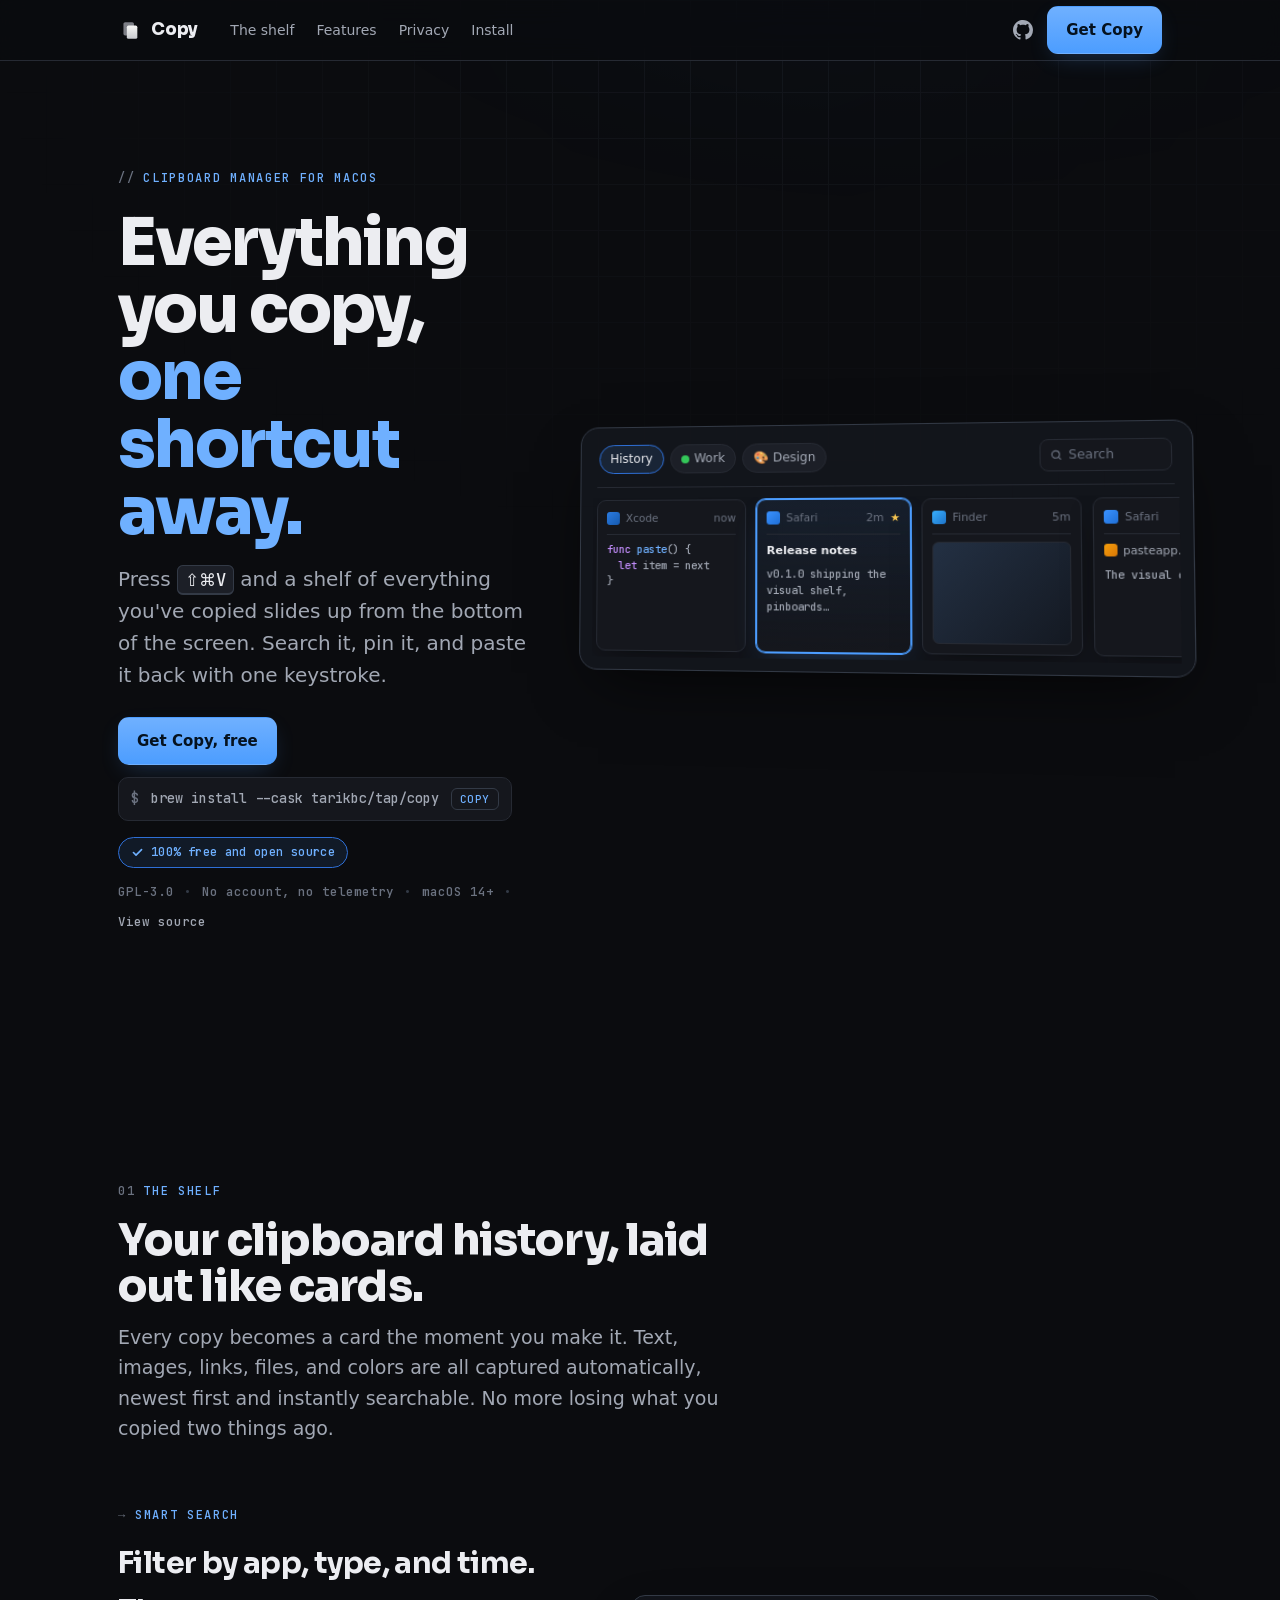
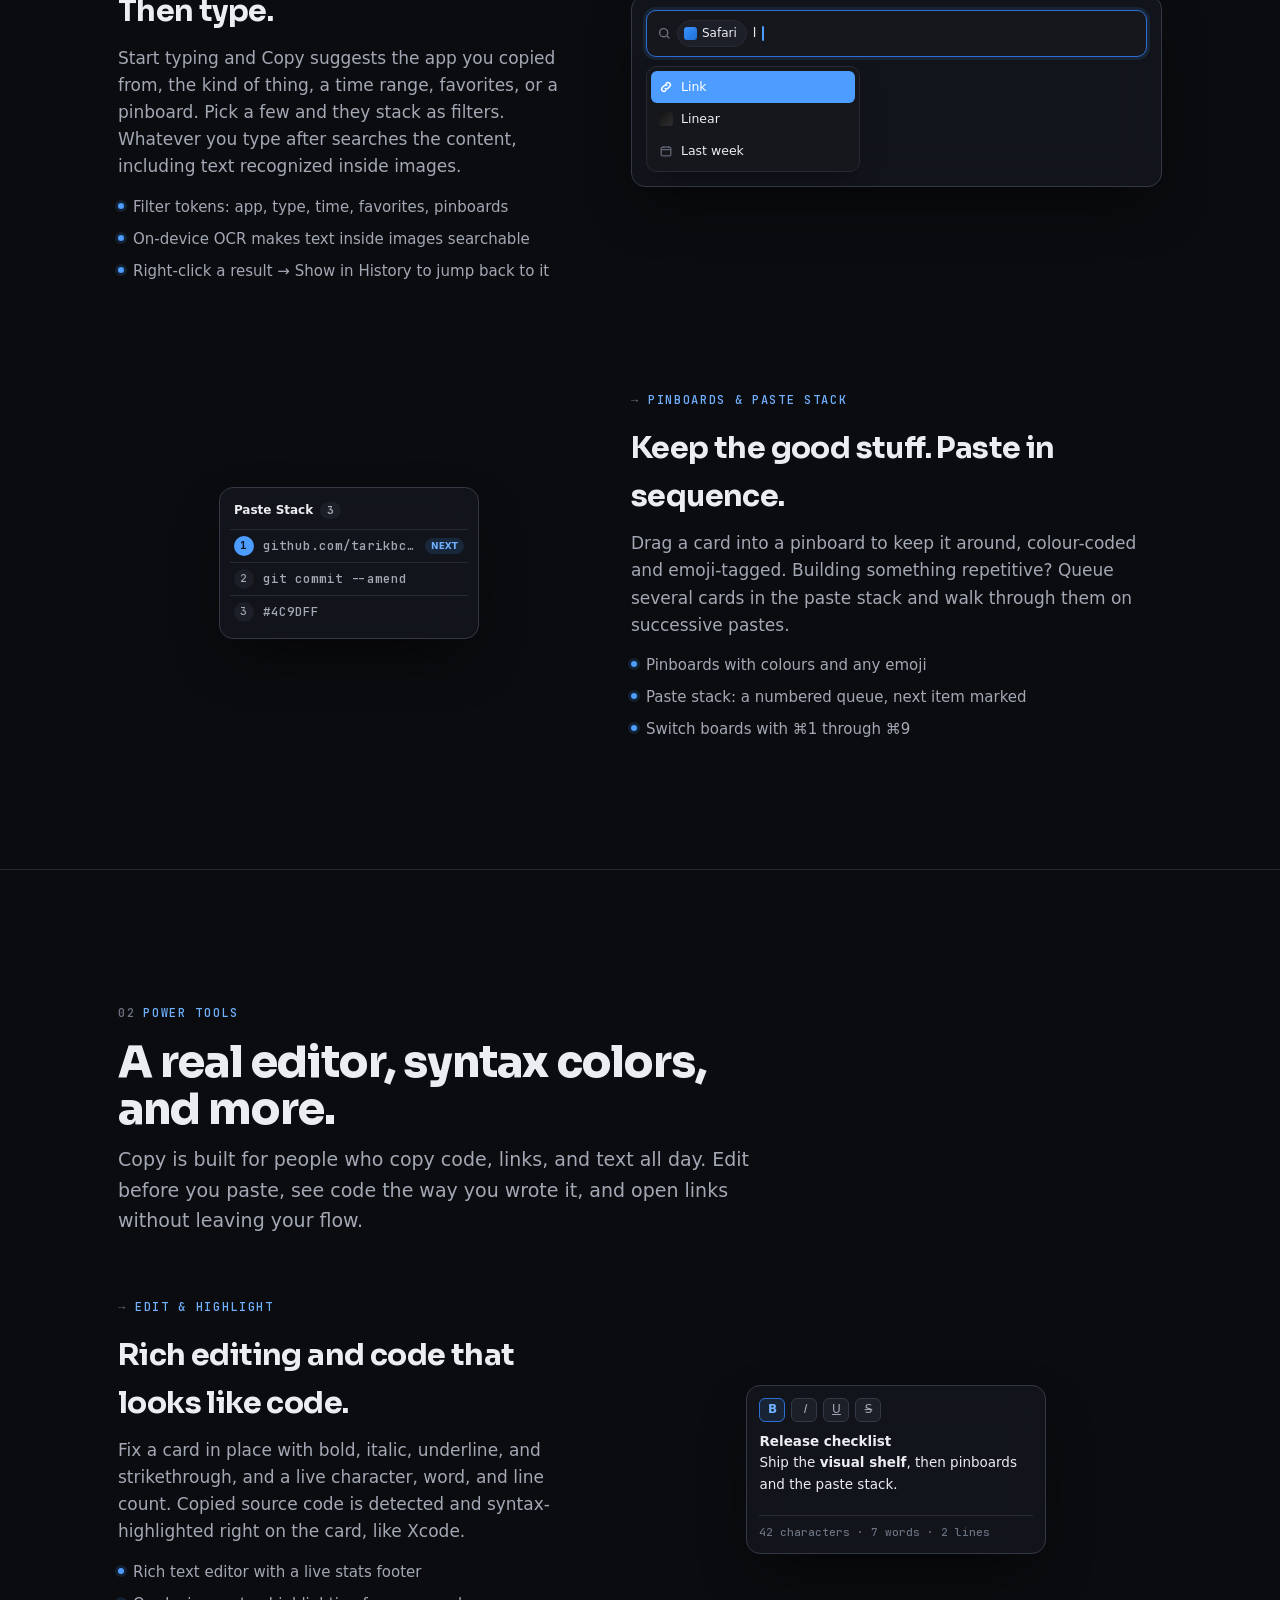
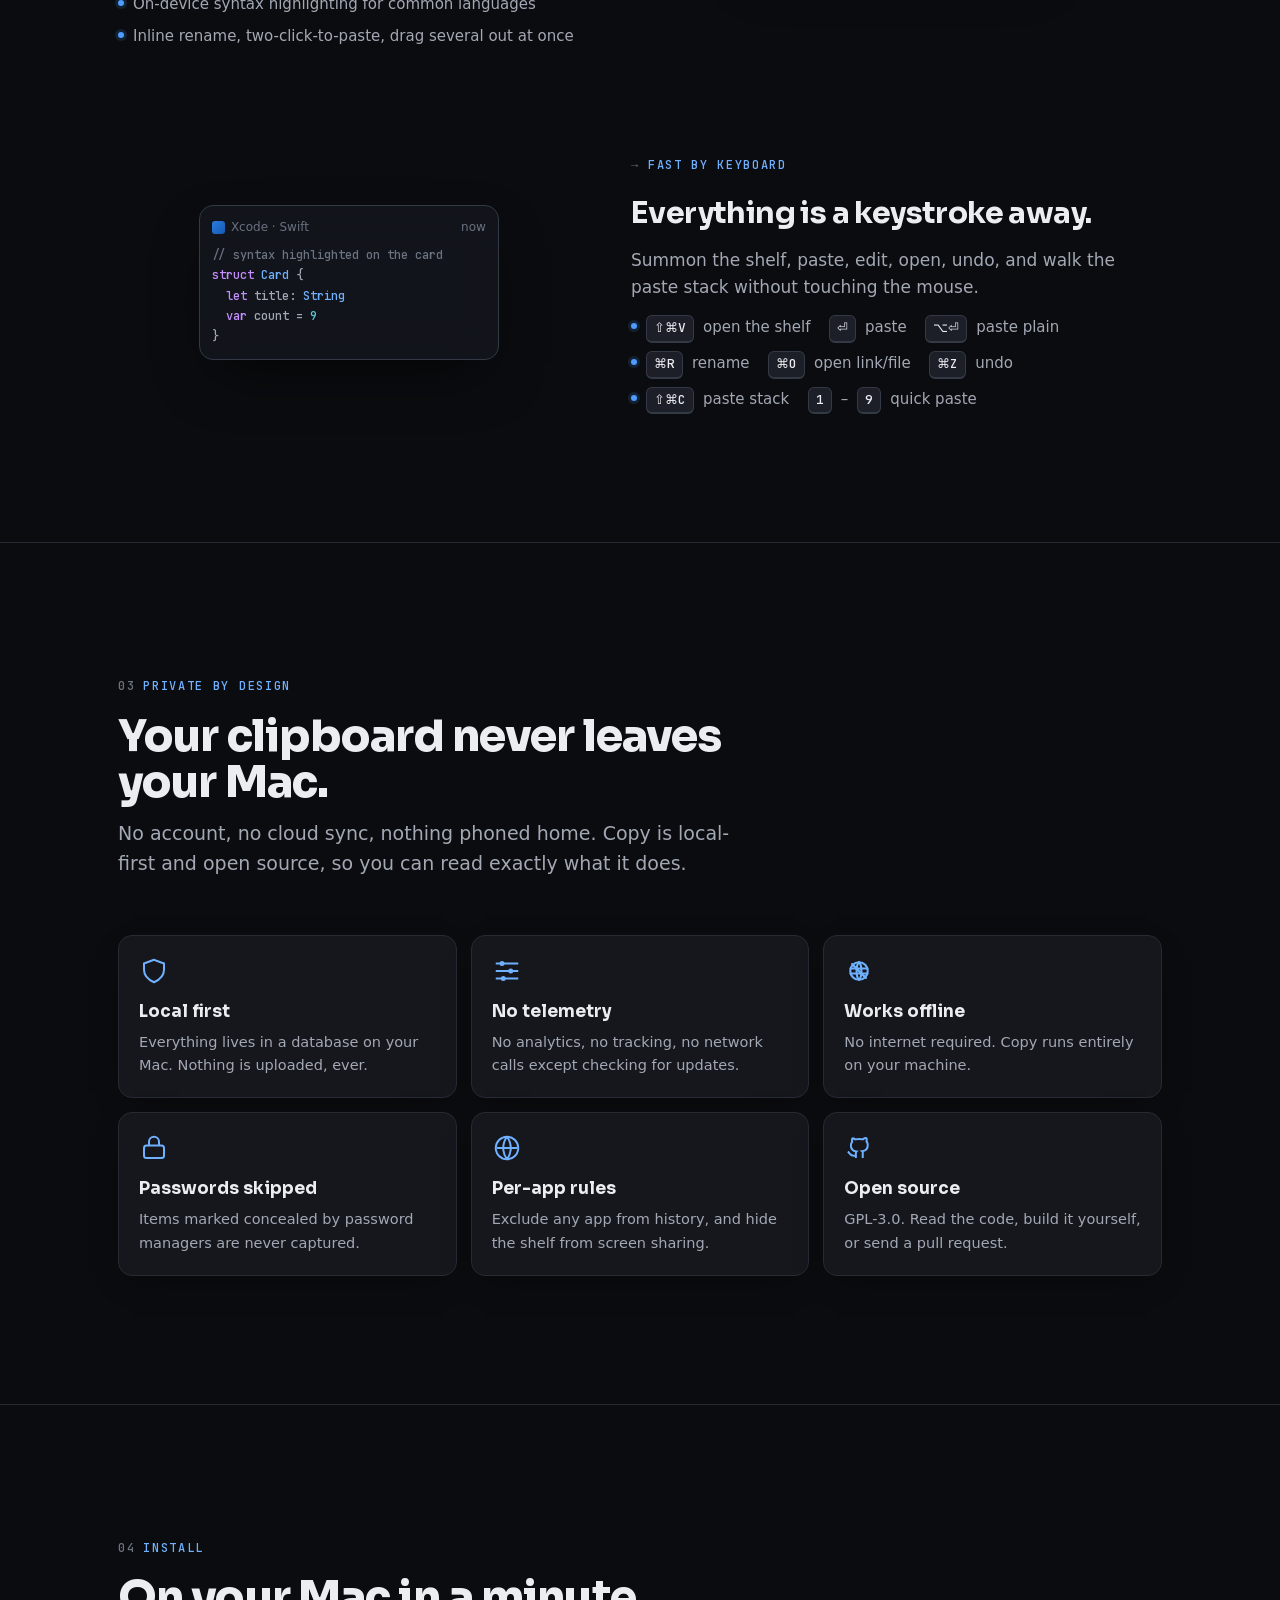
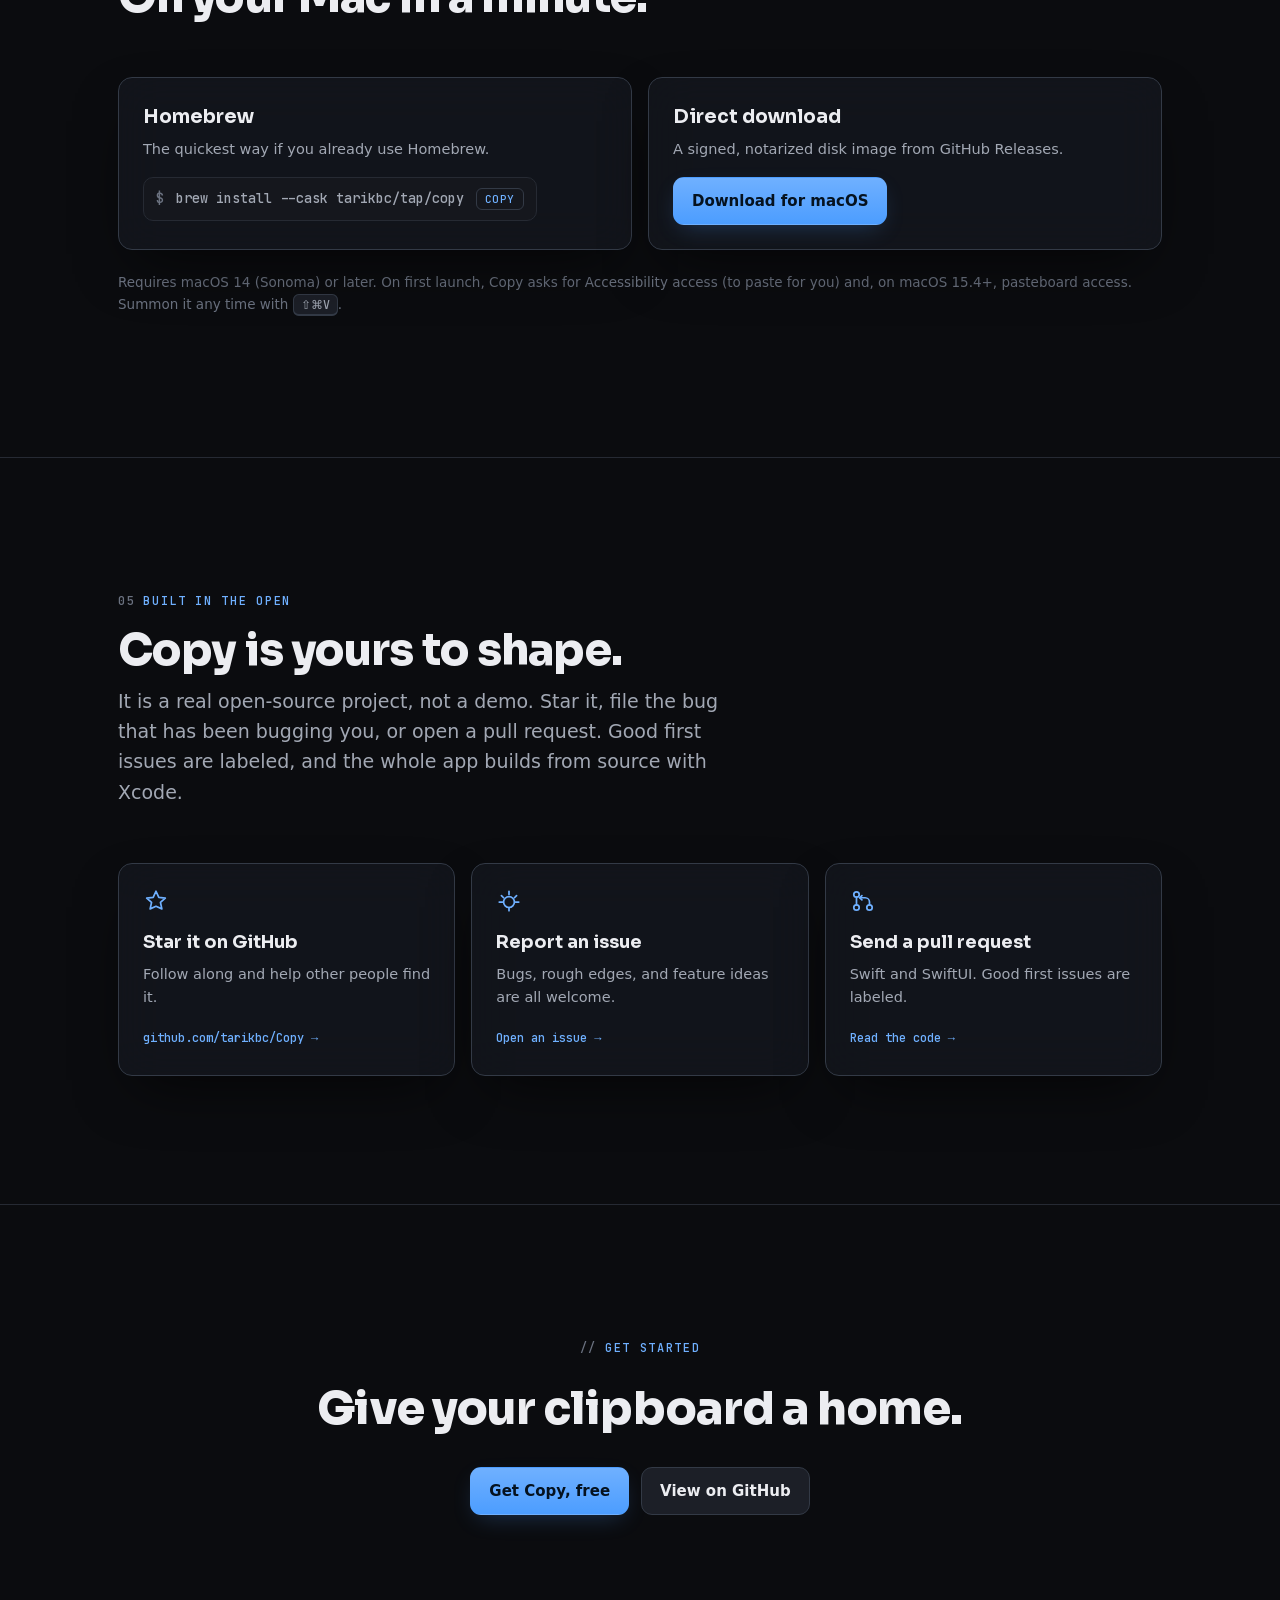
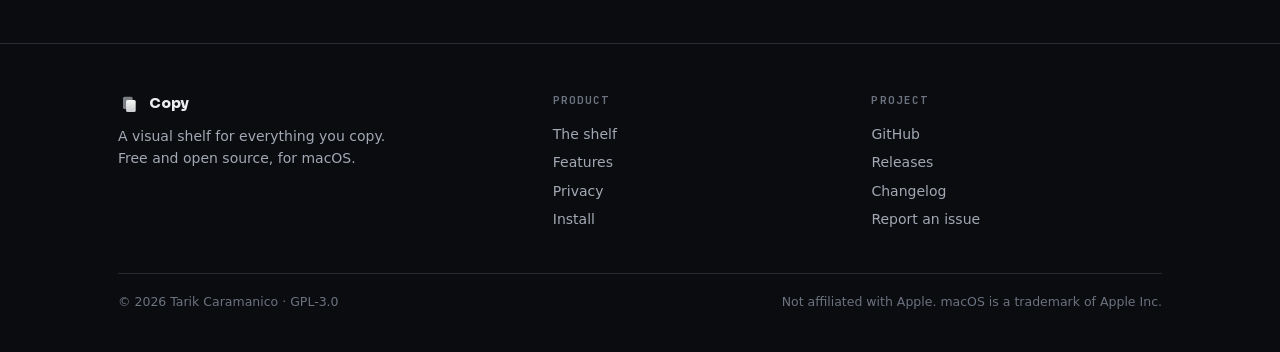
==== docs/index.html @ 6b42490c "docs: smart-search feature on the landing page (Phase 5) Rewrite the shelf section's search feature " ====
<!doctype html>
<html lang="en">
<head>
  <meta charset="utf-8">
  <meta name="viewport" content="width=device-width, initial-scale=1">
  <title>Copy: a visual clipboard for macOS</title>
  <meta name="description" content="Copy is a free, open-source clipboard manager for macOS. Press Shift-Command-V and a shelf of everything you've copied slides up, ready to search, pin, and paste. Local-first, no account, no telemetry.">
  <meta name="theme-color" content="#0B0C0F">
  <link rel="icon" href="assets/img/favicon.svg" type="image/svg+xml">
  <link rel="icon" href="assets/img/favicon-32.png" sizes="32x32">
  <link rel="apple-touch-icon" href="assets/img/apple-touch-icon.png">
  <link rel="preload" href="assets/fonts/sora-800.woff2" as="font" type="font/woff2" crossorigin>
  <link rel="preload" href="assets/fonts/jetbrainsmono-500.woff2" as="font" type="font/woff2" crossorigin>
  <link rel="stylesheet" href="assets/css/style.css">
  <meta property="og:type" content="website">
  <meta property="og:title" content="Copy: a visual clipboard for macOS">
  <meta property="og:description" content="Everything you copy, one shortcut away. A free, open-source clipboard shelf for macOS.">
  <meta property="og:url" content="https://tarikbc.github.io/Copy/">
  <meta property="og:image" content="https://tarikbc.github.io/Copy/assets/img/og-image.jpg">
  <meta name="twitter:card" content="summary_large_image">
</head>
<body>

  <!-- Header -->
  <header class="site-header">
    <div class="wrap">
      <a class="brand" href="#top">
        <img class="mark" src="assets/img/logo-mark-dark.svg" alt="">
        Copy
      </a>
      <nav class="nav">
        <a href="#shelf">The shelf</a>
        <a href="#power">Features</a>
        <a href="#privacy">Privacy</a>
        <a href="#install">Install</a>
      </nav>
      <div class="header-cta">
        <a class="gh" href="https://github.com/tarikbc/Copy" aria-label="Copy on GitHub" title="GitHub">
          <svg width="20" height="20" viewBox="0 0 16 16" fill="currentColor" aria-hidden="true"><path d="M8 0C3.58 0 0 3.58 0 8c0 3.54 2.29 6.53 5.47 7.59.4.07.55-.17.55-.38 0-.19-.01-.82-.01-1.49-2.01.37-2.53-.49-2.69-.94-.09-.23-.48-.94-.82-1.13-.28-.15-.68-.52-.01-.53.63-.01 1.08.58 1.23.82.72 1.21 1.87.87 2.33.66.07-.52.28-.87.51-1.07-1.78-.2-3.64-.89-3.64-3.95 0-.87.31-1.59.82-2.15-.08-.2-.36-1.02.08-2.12 0 0 .67-.21 2.2.82.64-.18 1.32-.27 2-.27.68 0 1.36.09 2 .27 1.53-1.04 2.2-.82 2.2-.82.44 1.1.16 1.92.08 2.12.51.56.82 1.27.82 2.15 0 3.07-1.87 3.75-3.65 3.95.29.25.54.73.54 1.48 0 1.07-.01 1.93-.01 2.2 0 .21.15.46.55.38A8.01 8.01 0 0 0 16 8c0-4.42-3.58-8-8-8Z"/></svg>
        </a>
        <a class="btn btn-primary" href="https://github.com/tarikbc/Copy/releases/download/v0.1.2/Copy-0.1.2.dmg" data-dmg-download>Get Copy</a>
      </div>
    </div>
  </header>

  <!-- Hero -->
  <main id="top">
  <section class="hero">
    <div class="wrap">
      <div class="hero-copy">
        <span class="eyebrow"><span class="num">//</span> Clipboard manager for macOS</span>
        <h1>Everything you copy,<br><span class="accent">one shortcut away.</span></h1>
        <p class="lead">Press <span class="kbd">⇧⌘V</span> and a shelf of everything you've copied slides up from the bottom of the screen. Search it, pin it, and paste it back with one keystroke.</p>
        <div class="hero-actions">
          <a class="btn btn-primary" href="https://github.com/tarikbc/Copy/releases/download/v0.1.2/Copy-0.1.2.dmg" data-dmg-download>Get Copy, free</a>
          <div class="cmd"><span class="dollar">$</span> brew install --cask tarikbc/tap/copy <button data-copy="brew install --cask tarikbc/tap/copy">Copy</button></div>
        </div>
        <div class="free-pill">
          <svg viewBox="0 0 16 16" fill="none" stroke="currentColor" stroke-width="2" stroke-linecap="round" stroke-linejoin="round" aria-hidden="true"><path d="m3 8 3.2 3.2L13 4.5"/></svg>
          100% free and open source
        </div>
        <div class="hero-meta">
          <span>GPL-3.0</span><span class="dot">&bull;</span>
          <span>No account, no telemetry</span><span class="dot">&bull;</span>
          <span>macOS 14+</span><span class="dot">&bull;</span>
          <a href="https://github.com/tarikbc/Copy">View source</a>
        </div>
      </div>

      <div class="hero-visual">
        <div class="scene" data-tilt>
          <div class="shelf" role="img" aria-label="The Copy shelf: pinboard tabs, a search field, and a row of clipboard cards, one selected.">
            <div class="shelf-top">
              <div class="tabs">
                <span class="tab on">History</span>
                <span class="tab"><span class="swatch" style="background:#34c759"></span> Work</span>
                <span class="tab">🎨 Design</span>
              </div>
              <span class="search">
                <svg width="11" height="11" viewBox="0 0 16 16" fill="none" stroke="currentColor" stroke-width="1.6"><circle cx="7" cy="7" r="5"/><path d="m11 11 3 3"/></svg>
                Search
              </span>
            </div>
            <div class="shelf-rule"></div>
            <div class="cards">
              <div class="card">
                <div class="card-h"><span class="app xcode"></span> Xcode <span class="time">now</span></div>
                <div class="card-rule"></div>
                <div class="card-body"><span class="tok-key">func</span> <span class="tok-type">paste</span>() {<br>&nbsp;&nbsp;<span class="tok-key">let</span> item = next<br>}</div>
              </div>
              <div class="card sel">
                <div class="card-h"><span class="app safari"></span> Safari <span class="time">2m</span> <span class="star">★</span></div>
                <div class="card-rule"></div>
                <div class="card-title">Release notes</div>
                <div class="card-body">v0.1.0 shipping the<br>visual shelf, pinboards…</div>
              </div>
              <div class="card">
                <div class="card-h"><span class="app finder"></span> Finder <span class="time">5m</span></div>
                <div class="card-rule"></div>
                <div class="thumb"></div>
              </div>
              <div class="card">
                <div class="card-h"><span class="app safari"></span> Safari <span class="time">8m</span></div>
                <div class="card-rule"></div>
                <div class="link-row"><span class="fav"></span> pasteapp.io</div>
                <div class="card-body">The visual clipboard…</div>
              </div>
              <div class="card">
                <div class="card-h"><span class="app"></span> System <span class="time">12m</span></div>
                <div class="card-rule"></div>
                <div class="swatch-lg" style="background:#4C9DFF"></div>
                <div class="card-body">#4C9DFF</div>
              </div>
            </div>
          </div>
        </div>
      </div>
    </div>
  </section>

  <!-- The shelf -->
  <section class="section" id="shelf">
    <div class="wrap">
      <div class="section-head">
        <span class="eyebrow"><span class="num">01</span> The shelf</span>
        <h2>Your clipboard history, laid out like cards.</h2>
        <p>Every copy becomes a card the moment you make it. Text, images, links, files, and colors are all captured automatically, newest first and instantly searchable. No more losing what you copied two things ago.</p>
      </div>
      <div class="feature">
        <div class="feature-copy">
          <span class="eyebrow"><span class="num">→</span> Smart search</span>
          <h3>Filter by app, type, and time. Then type.</h3>
          <p>Start typing and Copy suggests the app you copied from, the kind of thing, a time range, favorites, or a pinboard. Pick a few and they stack as filters. Whatever you type after searches the content, including text recognized inside images.</p>
          <ul>
            <li>Filter tokens: app, type, time, favorites, pinboards</li>
            <li>On-device OCR makes text inside images searchable</li>
            <li>Right-click a result → Show in History to jump back to it</li>
          </ul>
        </div>
        <div class="feature-visual">
          <div class="glass-panel" style="padding:14px">
            <div class="token-field">
              <svg class="mag" width="13" height="13" viewBox="0 0 16 16" fill="none" stroke="currentColor" stroke-width="1.7"><circle cx="7" cy="7" r="5"/><path d="m11 11 3 3"/></svg>
              <span class="pill"><span class="ic safari"></span> Safari</span>
              <span class="typed">l</span><span class="caret"></span>
            </div>
            <div class="suggest">
              <div class="row on">
                <svg class="ic" width="14" height="14" viewBox="0 0 16 16" fill="none" stroke="currentColor" stroke-width="1.6"><path d="M6.5 9.5a2.6 2.6 0 0 0 3.7 0l2-2a2.6 2.6 0 0 0-3.7-3.7l-.7.7"/><path d="M9.5 6.5a2.6 2.6 0 0 0-3.7 0l-2 2a2.6 2.6 0 0 0 3.7 3.7l.7-.7"/></svg>
                Link
              </div>
              <div class="row"><span class="ic" style="background:linear-gradient(135deg,#111,#333)"></span> Linear</div>
              <div class="row"><svg class="ic" width="14" height="14" viewBox="0 0 16 16" fill="none" stroke="currentColor" stroke-width="1.5"><rect x="2.5" y="3.5" width="11" height="10" rx="1.5"/><path d="M2.5 6.5h11M5.5 2.5v2M10.5 2.5v2"/></svg> Last week</div>
            </div>
          </div>
        </div>
      </div>

      <div class="feature flip">
        <div class="feature-copy">
          <span class="eyebrow"><span class="num">→</span> Pinboards &amp; paste stack</span>
          <h3>Keep the good stuff. Paste in sequence.</h3>
          <p>Drag a card into a pinboard to keep it around, colour-coded and emoji-tagged. Building something repetitive? Queue several cards in the paste stack and walk through them on successive pastes.</p>
          <ul>
            <li>Pinboards with colours and any emoji</li>
            <li>Paste stack: a numbered queue, next item marked</li>
            <li>Switch boards with ⌘1 through ⌘9</li>
          </ul>
        </div>
        <div class="feature-visual" style="display:flex;justify-content:center">
          <div class="glass-panel stack">
            <div class="stack-h">Paste Stack <span class="count">3</span></div>
            <div class="stack-row next"><span class="n">1</span><span class="txt">github.com/tarikbc/Copy</span><span class="badge">Next</span></div>
            <div class="stack-row"><span class="n">2</span><span class="txt">git commit --amend</span></div>
            <div class="stack-row"><span class="n">3</span><span class="txt">#4C9DFF</span></div>
          </div>
        </div>
      </div>
    </div>
  </section>

  <!-- Power features -->
  <section class="section" id="power">
    <div class="wrap">
      <div class="section-head">
        <span class="eyebrow"><span class="num">02</span> Power tools</span>
        <h2>A real editor, syntax colors, and more.</h2>
        <p>Copy is built for people who copy code, links, and text all day. Edit before you paste, see code the way you wrote it, and open links without leaving your flow.</p>
      </div>
      <div class="feature">
        <div class="feature-copy">
          <span class="eyebrow"><span class="num">→</span> Edit &amp; highlight</span>
          <h3>Rich editing and code that looks like code.</h3>
          <p>Fix a card in place with bold, italic, underline, and strikethrough, and a live character, word, and line count. Copied source code is detected and syntax-highlighted right on the card, like Xcode.</p>
          <ul>
            <li>Rich text editor with a live stats footer</li>
            <li>On-device syntax highlighting for common languages</li>
            <li>Inline rename, two-click-to-paste, drag several out at once</li>
          </ul>
        </div>
        <div class="feature-visual" style="display:flex;justify-content:center">
          <div class="glass-panel editor">
            <div class="toolbar"><span class="on"><b>B</b></span><span><i>I</i></span><span><u>U</u></span><span><s>S</s></span></div>
            <div class="field"><b>Release checklist</b><br>Ship the <b>visual shelf</b>, then pinboards and the paste stack.</div>
            <div class="stats">42 characters &middot; 7 words &middot; 2 lines</div>
          </div>
        </div>
      </div>

      <div class="feature flip">
        <div class="feature-copy">
          <span class="eyebrow"><span class="num">→</span> Fast by keyboard</span>
          <h3>Everything is a keystroke away.</h3>
          <p>Summon the shelf, paste, edit, open, undo, and walk the paste stack without touching the mouse.</p>
          <ul>
            <li><span class="kbd">⇧⌘V</span> open the shelf &nbsp; <span class="kbd">⏎</span> paste &nbsp; <span class="kbd">⌥⏎</span> paste plain</li>
            <li><span class="kbd">⌘R</span> rename &nbsp; <span class="kbd">⌘O</span> open link/file &nbsp; <span class="kbd">⌘Z</span> undo</li>
            <li><span class="kbd">⇧⌘C</span> paste stack &nbsp; <span class="kbd">1</span>–<span class="kbd">9</span> quick paste</li>
          </ul>
        </div>
        <div class="feature-visual" style="display:flex;justify-content:center">
          <div class="glass-panel editor" style="width:300px">
            <div class="card-h" style="font-size:12px;margin-bottom:8px"><span class="app xcode"></span> Xcode &middot; Swift <span class="time">now</span></div>
            <div class="card-body" style="font-size:12px;line-height:1.7">
              <span class="tok-com">// syntax highlighted on the card</span><br>
              <span class="tok-key">struct</span> <span class="tok-type">Card</span> {<br>
              &nbsp;&nbsp;<span class="tok-key">let</span> title: <span class="tok-type">String</span><br>
              &nbsp;&nbsp;<span class="tok-key">var</span> count = <span class="tok-num">9</span><br>
              }
            </div>
          </div>
        </div>
      </div>
    </div>
  </section>

  <!-- Privacy -->
  <section class="section" id="privacy">
    <div class="wrap">
      <div class="section-head">
        <span class="eyebrow"><span class="num">03</span> Private by design</span>
        <h2>Your clipboard never leaves your Mac.</h2>
        <p>No account, no cloud sync, nothing phoned home. Copy is local-first and open source, so you can read exactly what it does.</p>
      </div>
      <div class="priv-grid">
        <div class="panel priv-card">
          <svg class="ic" viewBox="0 0 24 24" fill="none" stroke="currentColor" stroke-width="1.6"><path d="M12 3 4 6v5c0 5 3.5 8 8 10 4.5-2 8-5 8-10V6l-8-3Z"/></svg>
          <h4>Local first</h4><p>Everything lives in a database on your Mac. Nothing is uploaded, ever.</p>
        </div>
        <div class="panel priv-card">
          <svg class="ic" viewBox="0 0 24 24" fill="none" stroke="currentColor" stroke-width="1.6"><path d="M3 12h18M3 6h18M3 18h18"/><circle cx="8" cy="6" r="2" fill="currentColor" stroke="none"/><circle cx="15" cy="12" r="2" fill="currentColor" stroke="none"/><circle cx="9" cy="18" r="2" fill="currentColor" stroke="none"/></svg>
          <h4>No telemetry</h4><p>No analytics, no tracking, no network calls except checking for updates.</p>
        </div>
        <div class="panel priv-card">
          <svg class="ic" viewBox="0 0 24 24" fill="none" stroke="currentColor" stroke-width="1.7" stroke-linecap="round" stroke-linejoin="round"><circle cx="12" cy="12" r="7"/><path d="M5.2 10h13.6M5.2 14h13.6"/><path d="M12 5c2.6 2.3 2.6 11.7 0 14M12 5c-2.6 2.3-2.6 11.7 0 14"/><path d="m6.5 6.5 11 11"/></svg>
          <h4>Works offline</h4><p>No internet required. Copy runs entirely on your machine.</p>
        </div>
        <div class="panel priv-card">
          <svg class="ic" viewBox="0 0 24 24" fill="none" stroke="currentColor" stroke-width="1.6"><rect x="4" y="10" width="16" height="10" rx="2"/><path d="M8 10V7a4 4 0 0 1 8 0v3"/></svg>
          <h4>Passwords skipped</h4><p>Items marked concealed by password managers are never captured.</p>
        </div>
        <div class="panel priv-card">
          <svg class="ic" viewBox="0 0 24 24" fill="none" stroke="currentColor" stroke-width="1.6"><circle cx="12" cy="12" r="9"/><path d="M4 12h16M12 3a15 15 0 0 1 0 18M12 3a15 15 0 0 0 0 18"/></svg>
          <h4>Per-app rules</h4><p>Exclude any app from history, and hide the shelf from screen sharing.</p>
        </div>
        <div class="panel priv-card">
          <svg class="ic" viewBox="0 0 24 24" fill="none" stroke="currentColor" stroke-width="1.6"><path d="M9 18c-4 1-4-2-6-3m12 5v-3.5c0-1 .3-1.4-.5-2 2.3-.3 4.5-1.1 4.5-5a3.9 3.9 0 0 0-1-2.7 3.6 3.6 0 0 0-.1-2.7S16.6 4 15 5.1a12.3 12.3 0 0 0-6 0C7.4 4 6.7 4.4 6.7 4.4a3.6 3.6 0 0 0-.1 2.7A3.9 3.9 0 0 0 5.5 9.8c0 3.9 2.2 4.7 4.5 5-.6.6-.6 1.2-.5 2V20"/></svg>
          <h4>Open source</h4><p>GPL-3.0. Read the code, build it yourself, or send a pull request.</p>
        </div>
      </div>
    </div>
  </section>

  <!-- Install -->
  <section class="section" id="install">
    <div class="wrap">
      <div class="section-head">
        <span class="eyebrow"><span class="num">04</span> Install</span>
        <h2>On your Mac in a minute.</h2>
      </div>
      <div class="install-grid">
        <div class="glass-panel install-card">
          <h4>Homebrew</h4>
          <p>The quickest way if you already use Homebrew.</p>
          <div class="cmd"><span class="dollar">$</span> brew install --cask tarikbc/tap/copy <button data-copy="brew install --cask tarikbc/tap/copy">Copy</button></div>
        </div>
        <div class="glass-panel install-card">
          <h4>Direct download</h4>
          <p>A signed, notarized disk image from GitHub Releases.</p>
          <a class="btn btn-primary" href="https://github.com/tarikbc/Copy/releases/download/v0.1.2/Copy-0.1.2.dmg" data-dmg-download>Download for macOS</a>
        </div>
      </div>
      <p class="install-note">Requires macOS 14 (Sonoma) or later. On first launch, Copy asks for Accessibility access (to paste for you) and, on macOS 15.4+, pasteboard access. Summon it any time with <span class="kbd">⇧⌘V</span>.</p>
    </div>
  </section>

  <!-- Contribute -->
  <section class="section" id="contribute">
    <div class="wrap">
      <div class="section-head">
        <span class="eyebrow"><span class="num">05</span> Built in the open</span>
        <h2>Copy is yours to shape.</h2>
        <p>It is a real open-source project, not a demo. Star it, file the bug that has been bugging you, or open a pull request. Good first issues are labeled, and the whole app builds from source with Xcode.</p>
      </div>
      <div class="contribute-grid">
        <a class="glass-panel contribute-card" href="https://github.com/tarikbc/Copy">
          <svg class="ic" viewBox="0 0 24 24" fill="none" stroke="currentColor" stroke-width="1.6" stroke-linejoin="round"><path d="m12 3 2.6 5.6 6 .7-4.5 4 1.3 6L12 16.9 6.6 19.3l1.3-6-4.5-4 6-.7L12 3Z"/></svg>
          <h4>Star it on GitHub</h4>
          <p>Follow along and help other people find it.</p>
          <span class="contribute-go">github.com/tarikbc/Copy &rarr;</span>
        </a>
        <a class="glass-panel contribute-card" href="https://github.com/tarikbc/Copy/issues">
          <svg class="ic" viewBox="0 0 24 24" fill="none" stroke="currentColor" stroke-width="1.6" stroke-linecap="round"><circle cx="12" cy="13" r="5"/><path d="M12 3v3M5 7 7 9M19 7l-2 2M3 13h3M18 13h3M12 18v3"/></svg>
          <h4>Report an issue</h4>
          <p>Bugs, rough edges, and feature ideas are all welcome.</p>
          <span class="contribute-go">Open an issue &rarr;</span>
        </a>
        <a class="glass-panel contribute-card" href="https://github.com/tarikbc/Copy/pulls">
          <svg class="ic" viewBox="0 0 24 24" fill="none" stroke="currentColor" stroke-width="1.6" stroke-linecap="round"><circle cx="6" cy="6" r="2.5"/><circle cx="6" cy="18" r="2.5"/><circle cx="18" cy="18" r="2.5"/><path d="M6 8.5v7M18 15.5V13a4 4 0 0 0-4-4H9"/><path d="m11 7-2 2 2 2"/></svg>
          <h4>Send a pull request</h4>
          <p>Swift and SwiftUI. Good first issues are labeled.</p>
          <span class="contribute-go">Read the code &rarr;</span>
        </a>
      </div>
    </div>
  </section>

  <!-- Final CTA -->
  <section class="section cta-band">
    <div class="wrap">
      <span class="eyebrow" style="justify-content:center"><span class="num">//</span> Get started</span>
      <h2>Give your clipboard a home.</h2>
      <div class="cta-actions">
        <a class="btn btn-primary" href="https://github.com/tarikbc/Copy/releases/download/v0.1.2/Copy-0.1.2.dmg" data-dmg-download>Get Copy, free</a>
        <a class="btn btn-ghost" href="https://github.com/tarikbc/Copy">View on GitHub</a>
      </div>
    </div>
  </section>
  </main>

  <!-- Footer -->
  <footer class="site-footer">
    <div class="wrap">
      <div class="brand-col">
        <span class="brand"><img class="mark" src="assets/img/logo-mark-dark.svg" alt="" style="width:22px;height:22px"> Copy</span>
        <p style="margin:0;max-width:32ch">A visual shelf for everything you copy. Free and open source, for macOS.</p>
      </div>
      <div class="fcol">
        <h5>Product</h5>
        <a href="#shelf">The shelf</a>
        <a href="#power">Features</a>
        <a href="#privacy">Privacy</a>
        <a href="#install">Install</a>
      </div>
      <div class="fcol">
        <h5>Project</h5>
        <a href="https://github.com/tarikbc/Copy">GitHub</a>
        <a href="https://github.com/tarikbc/Copy/releases">Releases</a>
        <a href="https://github.com/tarikbc/Copy/blob/main/CHANGELOG.md">Changelog</a>
        <a href="https://github.com/tarikbc/Copy/issues">Report an issue</a>
      </div>
      <div class="legal">
        <span>&copy; 2026 Tarik Caramanico &middot; GPL-3.0</span>
        <span>Not affiliated with Apple. macOS is a trademark of Apple Inc.</span>
      </div>
    </div>
  </footer>

  <script src="assets/js/site.js"></script>
</body>
</html>
---- docs/assets/css/style.css ----
/* ==========================================================================
   Copy "Glass Workbench" landing site
   Dark, glass-panel macOS pro tool. Self-contained: self-hosted fonts, no CDNs.
   ========================================================================== */

/* ---- Self-hosted fonts (woff2 under ../fonts) ---------------------------- */
@font-face {
  font-family: "Sora"; font-style: normal; font-weight: 700; font-display: swap;
  src: url("../fonts/sora-700.woff2") format("woff2");
}
@font-face {
  font-family: "Sora"; font-style: normal; font-weight: 800; font-display: swap;
  src: url("../fonts/sora-800.woff2") format("woff2");
}
@font-face {
  font-family: "JetBrains Mono"; font-style: normal; font-weight: 500; font-display: swap;
  src: url("../fonts/jetbrainsmono-500.woff2") format("woff2");
}
@font-face {
  font-family: "JetBrains Mono"; font-style: normal; font-weight: 700; font-display: swap;
  src: url("../fonts/jetbrainsmono-700.woff2") format("woff2");
}

/* ---- Tokens ------------------------------------------------------------- */
:root {
  --bg: #0B0C0F;
  --bg-2: #101217;
  --surface: #15171D;
  --surface-2: #1C1F27;
  --line: #262A33;
  --line-2: #333A46;
  --text: #ECEDF1;
  --dim: #A2A8B4;
  --mute: #6B7280;
  --accent: #4C9DFF;
  --accent-2: #6FB0FF;
  --accent-dim: #2E6FD6;
  --glow: rgba(76, 157, 255, 0.30);

  --sans: -apple-system, BlinkMacSystemFont, "SF Pro Text", "Segoe UI", system-ui, sans-serif;
  --display: "Sora", var(--sans);
  --mono: "JetBrains Mono", ui-monospace, "SF Mono", Menlo, monospace;

  --maxw: 1140px;
  --pad: clamp(20px, 5vw, 48px);
  --radius: 14px;
  --radius-sm: 9px;
  --shadow: 0 24px 60px -20px rgba(0, 0, 0, 0.7);
  --shadow-card: 0 10px 30px -14px rgba(0, 0, 0, 0.65);
}

/* ---- Reset / base ------------------------------------------------------- */
*, *::before, *::after { box-sizing: border-box; }
html { scroll-behavior: smooth; -webkit-text-size-adjust: 100%; }
@media (prefers-reduced-motion: reduce) { html { scroll-behavior: auto; } }
body {
  margin: 0;
  background: var(--bg);
  color: var(--text);
  font-family: var(--sans);
  font-size: 17px;
  line-height: 1.6;
  -webkit-font-smoothing: antialiased;
  text-rendering: optimizeLegibility;
  overflow-x: hidden;
}
/* Faint blueprint measurement grid + a top glow, behind everything. */
body::before {
  content: "";
  position: fixed;
  inset: 0;
  z-index: -2;
  background:
    radial-gradient(1200px 520px at 72% -8%, rgba(76, 157, 255, 0.10), transparent 60%),
    linear-gradient(var(--line) 1px, transparent 1px) 0 0 / 100% 46px,
    linear-gradient(90deg, var(--line) 1px, transparent 1px) 0 0 / 46px 100%;
  opacity: 0.35;
  mask-image: radial-gradient(1000px 700px at 60% 0%, #000 0%, transparent 78%);
}
a { color: inherit; text-decoration: none; }
img, svg { display: block; max-width: 100%; }
::selection { background: rgba(76, 157, 255, 0.32); }

/* ---- Layout primitives -------------------------------------------------- */
.wrap { max-width: var(--maxw); margin: 0 auto; padding-left: var(--pad); padding-right: var(--pad); }
.section { padding: clamp(64px, 10vw, 128px) 0; position: relative; }
.section + .section { border-top: 1px solid var(--line); }

.eyebrow {
  font-family: var(--mono);
  font-weight: 500;
  font-size: 12px;
  letter-spacing: 0.14em;
  text-transform: uppercase;
  color: var(--accent-2);
  display: inline-flex;
  align-items: center;
  gap: 8px;
}
.eyebrow .num { color: var(--mute); }
.section-head { max-width: 640px; margin-bottom: clamp(32px, 5vw, 56px); }
.section-head h2 {
  font-family: var(--display);
  font-weight: 800;
  font-size: clamp(28px, 4.4vw, 44px);
  line-height: 1.06;
  letter-spacing: -0.02em;
  margin: 14px 0 12px;
}
.section-head p { color: var(--dim); font-size: clamp(16px, 2vw, 19px); margin: 0; }

/* ---- Buttons ------------------------------------------------------------ */
.btn {
  display: inline-flex; align-items: center; gap: 8px;
  font-family: var(--sans); font-size: 15px; font-weight: 600;
  padding: 11px 18px; border-radius: 11px; border: 1px solid transparent;
  cursor: pointer; transition: transform 0.12s ease, background 0.12s ease, border-color 0.12s ease;
}
.btn-primary {
  background: linear-gradient(180deg, var(--accent-2), var(--accent));
  color: #05121f; box-shadow: 0 8px 24px -8px var(--glow);
}
.btn-primary:hover { transform: translateY(-1px); }
.btn-ghost { background: var(--surface-2); color: var(--text); border-color: var(--line-2); }
.btn-ghost:hover { border-color: var(--accent-dim); transform: translateY(-1px); }
@media (prefers-reduced-motion: reduce) { .btn:hover { transform: none; } }

/* keyboard chip + brew command chip */
kbd, .kbd {
  font-family: var(--mono); font-weight: 500; font-size: 0.86em;
  background: var(--surface-2); border: 1px solid var(--line-2);
  border-bottom-width: 2px; border-radius: 6px; padding: 2px 7px; color: var(--text);
}
.cmd {
  display: inline-flex; align-items: center; gap: 12px;
  font-family: var(--mono); font-size: 13.5px; color: var(--dim);
  background: var(--surface); border: 1px solid var(--line); border-radius: 10px;
  padding: 10px 12px;
}
.cmd .dollar { color: var(--mute); }
.cmd button {
  margin-left: auto; font-family: var(--mono); font-size: 11px; letter-spacing: 0.04em;
  color: var(--accent-2); background: transparent; border: 1px solid var(--line-2);
  border-radius: 6px; padding: 3px 8px; cursor: pointer; text-transform: uppercase;
}
.cmd button:hover { border-color: var(--accent-dim); color: var(--text); }

/* ---- Header ------------------------------------------------------------- */
.site-header {
  position: sticky; top: 0; z-index: 50;
  background: rgba(11, 12, 15, 0.72);
  backdrop-filter: saturate(160%) blur(14px);
  -webkit-backdrop-filter: saturate(160%) blur(14px);
  border-bottom: 1px solid var(--line);
}
.site-header .wrap { display: flex; align-items: center; gap: 20px; height: 60px; }
.brand { display: flex; align-items: center; gap: 9px; font-family: var(--display); font-weight: 800; letter-spacing: -0.01em; }
.brand .mark { width: 24px; height: 24px; }
.nav { display: flex; gap: 22px; margin-left: 12px; }
.nav a { font-size: 14px; color: var(--dim); }
.nav a:hover { color: var(--text); }
.header-cta { margin-left: auto; display: flex; align-items: center; gap: 14px; }
.header-cta .gh { color: var(--dim); display: inline-flex; }
.header-cta .gh:hover { color: var(--text); }
@media (max-width: 720px) { .nav { display: none; } }

/* ---- Hero --------------------------------------------------------------- */
.hero { padding: clamp(56px, 8vw, 104px) 0 clamp(64px, 9vw, 120px); position: relative; }
.hero .wrap { display: grid; grid-template-columns: 1.02fr 1.1fr; gap: clamp(28px, 4vw, 56px); align-items: center; }
.hero-copy h1 {
  font-family: var(--display); font-weight: 800;
  font-size: clamp(38px, 6.2vw, 66px); line-height: 1.02; letter-spacing: -0.03em;
  margin: 18px 0 18px;
}
.hero-copy h1 .accent { color: var(--accent-2); }
.hero-copy .lead { color: var(--dim); font-size: clamp(17px, 2.1vw, 20px); max-width: 30em; margin: 0 0 26px; }
.hero-copy .lead .kbd { color: var(--text); }
.hero-actions { display: flex; flex-wrap: wrap; gap: 12px; align-items: center; margin-bottom: 16px; }
.hero-meta { font-family: var(--mono); font-size: 12.5px; color: var(--mute); display: flex; gap: 10px; align-items: center; flex-wrap: wrap; }
.hero-meta a { color: var(--dim); } .hero-meta a:hover { color: var(--accent-2); }
.hero-meta .dot { color: var(--line-2); }

@media (max-width: 900px) {
  .hero .wrap { grid-template-columns: 1fr; }
  .hero-visual { order: 2; }
}

/* ---- Glass shelf mock (hero + reused) ----------------------------------- */
.scene { position: relative; }
.shelf {
  background: rgba(24, 27, 34, 0.66);
  backdrop-filter: blur(26px) saturate(150%);
  -webkit-backdrop-filter: blur(26px) saturate(150%);
  border: 1px solid var(--line-2);
  border-radius: 18px;
  box-shadow: var(--shadow);
  padding: 12px;
  overflow: hidden;
}
.hero-visual .shelf {
  transform: perspective(1400px)
             rotateY(calc(-9deg + var(--px, 0) * 7deg))
             rotateX(calc(3deg + var(--py, 0) * -6deg));
  transform-origin: left center;
  transition: transform 0.2s ease-out;
  will-change: transform;
}
@media (max-width: 900px) { .hero-visual .shelf { transform: none; } }
@media (prefers-reduced-motion: reduce) { .hero-visual .shelf { transform: perspective(1400px) rotateY(-9deg) rotateX(3deg); } }
.shelf-top { display: flex; align-items: center; gap: 8px; padding: 4px 6px 10px; }
.tabs { display: flex; gap: 6px; flex-wrap: wrap; }
.tab {
  font-size: 12px; color: var(--dim); background: var(--surface-2);
  border: 1px solid var(--line); border-radius: 999px; padding: 4px 10px;
  display: inline-flex; align-items: center; gap: 5px; white-space: nowrap;
}
.tab.on { color: var(--text); border-color: var(--accent-dim); background: rgba(76,157,255,0.12); }
.tab .swatch { width: 8px; height: 8px; border-radius: 50%; }
.search {
  margin-left: auto; display: inline-flex; align-items: center; gap: 6px;
  font-size: 12px; color: var(--mute); background: var(--surface); border: 1px solid var(--line);
  border-radius: 8px; padding: 5px 9px; min-width: 120px;
}
.shelf-rule { height: 1px; background: var(--line); margin: 2px 4px 10px; }
.cards { display: flex; gap: 10px; overflow: hidden; padding: 2px 4px 6px; }

.card {
  flex: 0 0 148px; height: 150px; background: var(--surface);
  border: 1px solid var(--line); border-radius: var(--radius-sm);
  padding: 9px; display: flex; flex-direction: column; gap: 7px;
  box-shadow: var(--shadow-card);
  transition: border-color 0.4s ease, box-shadow 0.4s ease, background 0.4s ease;
}
.card.sel { border-color: var(--accent); box-shadow: 0 0 0 1px var(--accent), 0 10px 30px -12px var(--glow); background: linear-gradient(180deg, rgba(76,157,255,0.08), var(--surface)); }
.card-h { display: flex; align-items: center; gap: 6px; font-size: 10.5px; color: var(--mute); }
.card-h .app { width: 13px; height: 13px; border-radius: 3px; background: linear-gradient(135deg,#4b5563,#2b303a); flex: none; }
.card-h .app.safari { background: linear-gradient(135deg,#3a92ff,#1f6fd6); }
.card-h .app.xcode { background: linear-gradient(135deg,#2b7be0,#155ab0); }
.card-h .app.finder { background: linear-gradient(135deg,#38b0ff,#1e73c8); }
.card-h .time { margin-left: auto; }
.card-h .star { color: #f5c451; }
.card-rule { height: 1px; background: var(--line); }
.card-body { font-family: var(--mono); font-size: 10.5px; line-height: 1.5; color: var(--dim); overflow: hidden; }
.card-title { font-size: 11px; font-weight: 600; color: var(--text); }
.card .swatch-lg { height: 34px; border-radius: 6px; }
.card .thumb { flex: 1; border-radius: 6px; background: linear-gradient(135deg,#233043,#141922); border: 1px solid var(--line); }
.card .link-row { display: flex; align-items: center; gap: 5px; font-size: 10.5px; color: var(--dim); }
.card .link-row .fav { width: 12px; height: 12px; border-radius: 3px; background: linear-gradient(135deg,#f59e0b,#d97706); flex: none; }

/* syntax-highlight sample (content coloring, like the app) */
.tok-key { color: #c58fff; } .tok-str { color: #7ee0a1; } .tok-com { color: var(--mute); }
.tok-num { color: #57c8d4; } .tok-type { color: #6fb0ff; }
.hl-mark { color: var(--accent-2); font-weight: 600; }

/* Smart-search token field (mock) */
.token-field {
  display: flex; align-items: center; gap: 6px; flex-wrap: wrap;
  font-size: 13px; color: var(--text);
  background: var(--surface); border: 1px solid var(--accent-dim);
  border-radius: 10px; padding: 9px 11px; box-shadow: 0 0 0 3px rgba(76,157,255,0.12);
}
.token-field .mag { color: var(--mute); flex: none; }
.token-field .typed { color: var(--text); }
.token-field .caret { width: 1.5px; height: 15px; background: var(--accent); border-radius: 1px; }
.pill {
  display: inline-flex; align-items: center; gap: 5px; white-space: nowrap;
  font-size: 12px; font-weight: 500; color: var(--text);
  background: var(--surface-2); border: 1px solid var(--line);
  border-radius: 999px; padding: 3px 9px 3px 6px;
}
.pill .ic { width: 13px; height: 13px; border-radius: 3px; flex: none; color: var(--mute); }
.pill .ic.safari { background: linear-gradient(135deg,#3a92ff,#1f6fd6); }
.suggest {
  margin-top: 9px; width: 214px; background: var(--surface);
  border: 1px solid var(--line); border-radius: 10px; padding: 4px; box-shadow: var(--shadow-card);
}
.suggest .row {
  display: flex; align-items: center; gap: 8px; font-size: 12.5px;
  color: var(--text); padding: 6px 8px; border-radius: 6px;
}
.suggest .row.on { background: var(--accent); color: #fff; }
.suggest .row .ic { width: 14px; height: 14px; flex: none; border-radius: 3px; color: var(--mute); opacity: 0.85; }
.suggest .row.on .ic { color: #fff; opacity: 1; }

/* ---- Hero "free & open source" pill ------------------------------------- */
.free-pill {
  display: inline-flex; align-items: center; gap: 7px;
  font-family: var(--mono); font-size: 12px; font-weight: 500; letter-spacing: 0.03em;
  color: var(--accent-2);
  background: rgba(76, 157, 255, 0.10);
  border: 1px solid var(--accent-dim);
  border-radius: 999px; padding: 5px 12px; margin-bottom: 14px;
}
.free-pill svg { width: 13px; height: 13px; flex: none; }

/* ---- Contribute --------------------------------------------------------- */
.contribute-grid { display: grid; grid-template-columns: repeat(3, 1fr); gap: 16px; }
@media (max-width: 820px) { .contribute-grid { grid-template-columns: 1fr; } }
.contribute-card { display: block; padding: 24px; transition: transform 0.14s ease, border-color 0.14s ease; }
.contribute-card:hover { transform: translateY(-3px); border-color: var(--accent-dim); }
.contribute-card .ic { width: 26px; height: 26px; color: var(--accent-2); margin-bottom: 14px; }
.contribute-card h4 { font-family: var(--display); font-weight: 700; font-size: 18px; margin: 0 0 6px; }
.contribute-card p { color: var(--dim); font-size: 14.5px; margin: 0 0 14px; }
.contribute-card .contribute-go { font-family: var(--mono); font-size: 12px; color: var(--accent-2); }
@media (prefers-reduced-motion: reduce) { .contribute-card:hover { transform: none; } }

/* ---- Feature rows ------------------------------------------------------- */
.feature { display: grid; grid-template-columns: 1fr 1.15fr; gap: clamp(28px, 4vw, 60px); align-items: center; }
.feature + .feature { margin-top: clamp(56px, 8vw, 104px); }
.feature.flip .feature-copy { order: 2; }
.feature-copy h3 { font-family: var(--display); font-weight: 700; font-size: clamp(22px, 3vw, 30px); letter-spacing: -0.02em; margin: 12px 0 10px; }
.feature-copy p { color: var(--dim); margin: 0 0 14px; }
.feature-copy ul { list-style: none; padding: 0; margin: 0; display: grid; gap: 8px; }
.feature-copy li { font-size: 15px; color: var(--dim); display: flex; gap: 9px; align-items: flex-start; }
.feature-copy li::before { content: ""; width: 6px; height: 6px; margin-top: 8px; border-radius: 50%; background: var(--accent); flex: none; box-shadow: 0 0 0 3px rgba(76,157,255,0.15); }
@media (max-width: 820px) {
  .feature, .feature.flip { grid-template-columns: 1fr; }
  .feature .feature-copy, .feature.flip .feature-copy { order: 0; }
}

/* small panels reused in feature visuals */
.panel { background: var(--surface); border: 1px solid var(--line); border-radius: var(--radius); box-shadow: var(--shadow-card); }
.glass-panel { background: rgba(24,27,34,0.62); backdrop-filter: blur(22px) saturate(150%); -webkit-backdrop-filter: blur(22px) saturate(150%); border: 1px solid var(--line-2); border-radius: var(--radius); box-shadow: var(--shadow); }

/* paste stack mock */
.stack { width: 260px; max-width: 100%; padding: 10px; }
.stack-h { display: flex; align-items: center; gap: 7px; font-size: 12px; font-weight: 600; padding: 3px 4px 9px; }
.stack-h .count { font-family: var(--mono); font-size: 11px; color: var(--dim); background: var(--surface-2); border-radius: 999px; padding: 0 7px; }
.stack-row { display: flex; align-items: center; gap: 9px; padding: 6px 4px; border-top: 1px solid var(--line); font-size: 12.5px; }
.stack-row .n { font-family: var(--mono); font-size: 11px; width: 20px; height: 20px; border-radius: 50%; display: grid; place-items: center; color: var(--dim); background: var(--surface-2); flex: none; }
.stack-row.next .n { background: var(--accent); color: #05121f; font-weight: 700; }
.stack-row .txt { font-family: var(--mono); color: var(--dim); overflow: hidden; white-space: nowrap; text-overflow: ellipsis; }
.stack-row .badge { margin-left: auto; font-size: 9px; font-weight: 700; text-transform: uppercase; color: var(--accent-2); background: rgba(76,157,255,0.14); border-radius: 999px; padding: 1px 6px; }

/* rich editor mock */
.editor { width: 300px; max-width: 100%; padding: 12px; }
.editor .toolbar { display: flex; gap: 6px; margin-bottom: 9px; }
.editor .toolbar span { width: 26px; height: 24px; border-radius: 6px; background: var(--surface-2); border: 1px solid var(--line-2); display: grid; place-items: center; font-size: 12px; color: var(--dim); }
.editor .toolbar span.on { color: var(--accent-2); border-color: var(--accent-dim); background: rgba(76,157,255,0.12); }
.editor .field { font-size: 13.5px; line-height: 1.6; color: var(--text); min-height: 74px; }
.editor .stats { font-family: var(--mono); font-size: 11px; color: var(--mute); margin-top: 10px; border-top: 1px solid var(--line); padding-top: 8px; }

/* ---- Privacy grid ------------------------------------------------------- */
.priv-grid { display: grid; grid-template-columns: repeat(3, 1fr); gap: 14px; }
@media (max-width: 820px) { .priv-grid { grid-template-columns: 1fr; } }
.priv-card { padding: 20px; }
.priv-card .ic { width: 30px; height: 30px; color: var(--accent-2); margin-bottom: 12px; }
.priv-card h4 { font-family: var(--display); font-weight: 700; font-size: 17px; margin: 0 0 6px; }
.priv-card p { color: var(--dim); font-size: 14.5px; margin: 0; }

/* ---- Install ------------------------------------------------------------ */
.install-grid { display: grid; grid-template-columns: 1fr 1fr; gap: 16px; }
@media (max-width: 820px) { .install-grid { grid-template-columns: 1fr; } }
.install-card { padding: 24px; }
.install-card h4 { font-family: var(--display); font-weight: 700; font-size: 19px; margin: 0 0 6px; }
.install-card p { color: var(--dim); font-size: 14.5px; margin: 0 0 16px; }
.install-note { margin-top: 22px; font-size: 13.5px; color: var(--mute); }
.install-note .kbd { color: var(--dim); }

/* ---- CTA band ----------------------------------------------------------- */
.cta-band { text-align: center; }
.cta-band h2 { font-family: var(--display); font-weight: 800; font-size: clamp(28px, 4.6vw, 46px); letter-spacing: -0.02em; margin: 12px 0 22px; }
.cta-actions { display: inline-flex; flex-wrap: wrap; gap: 12px; justify-content: center; }

/* ---- Footer ------------------------------------------------------------- */
.site-footer { border-top: 1px solid var(--line); padding: 48px 0 40px; color: var(--dim); font-size: 14px; }
.site-footer .wrap { display: grid; grid-template-columns: 1.4fr 1fr 1fr; gap: 28px; }
.site-footer .brand { color: var(--text); margin-bottom: 10px; }
.site-footer .fcol h5 { font-family: var(--mono); font-size: 11px; letter-spacing: 0.1em; text-transform: uppercase; color: var(--mute); margin: 0 0 10px; }
.site-footer .fcol a { display: block; color: var(--dim); padding: 3px 0; }
.site-footer .fcol a:hover { color: var(--accent-2); }
.site-footer .legal { grid-column: 1 / -1; border-top: 1px solid var(--line); margin-top: 12px; padding-top: 18px; display: flex; justify-content: space-between; gap: 16px; flex-wrap: wrap; font-size: 12.5px; color: var(--mute); }
@media (max-width: 720px) { .site-footer .wrap { grid-template-columns: 1fr 1fr; } .site-footer .brand-col { grid-column: 1 / -1; } }

/* ---- Motion: hero shelf slide-up + card settle -------------------------- */
@keyframes shelfUp { from { opacity: 0; transform: translateY(28px); } to { opacity: 1; transform: translateY(0); } }
@keyframes cardSettle { from { opacity: 0; transform: translateY(14px) scale(0.98); } to { opacity: 1; transform: none; } }
.hero-visual .scene { animation: shelfUp 0.7s cubic-bezier(0.2, 0.8, 0.2, 1) both; }
.hero-visual .card { animation: cardSettle 0.55s cubic-bezier(0.2, 0.8, 0.2, 1) both; }
/* Stagger the cards so the shelf fills in card-by-card after it rises. */
.hero-visual .card:nth-child(1) { animation-delay: 0.20s; }
.hero-visual .card:nth-child(2) { animation-delay: 0.28s; }
.hero-visual .card:nth-child(3) { animation-delay: 0.36s; }
.hero-visual .card:nth-child(4) { animation-delay: 0.44s; }
.hero-visual .card:nth-child(5) { animation-delay: 0.52s; }
.hero-visual .card:nth-child(1) { animation-delay: 0.18s; }
.hero-visual .card:nth-child(2) { animation-delay: 0.28s; }
.hero-visual .card:nth-child(3) { animation-delay: 0.38s; }
.hero-visual .card:nth-child(4) { animation-delay: 0.48s; }
.hero-visual .card:nth-child(5) { animation-delay: 0.58s; }
.card { transition: transform 0.14s ease, border-color 0.14s ease; }
.scene:hover .card:not(.sel) { border-color: var(--line-2); }

@media (prefers-reduced-motion: reduce) {
  .hero-visual .scene, .hero-visual .card { animation: none; }
  .hero-visual .shelf { transform: none; }
  .card { transition: none; }
}
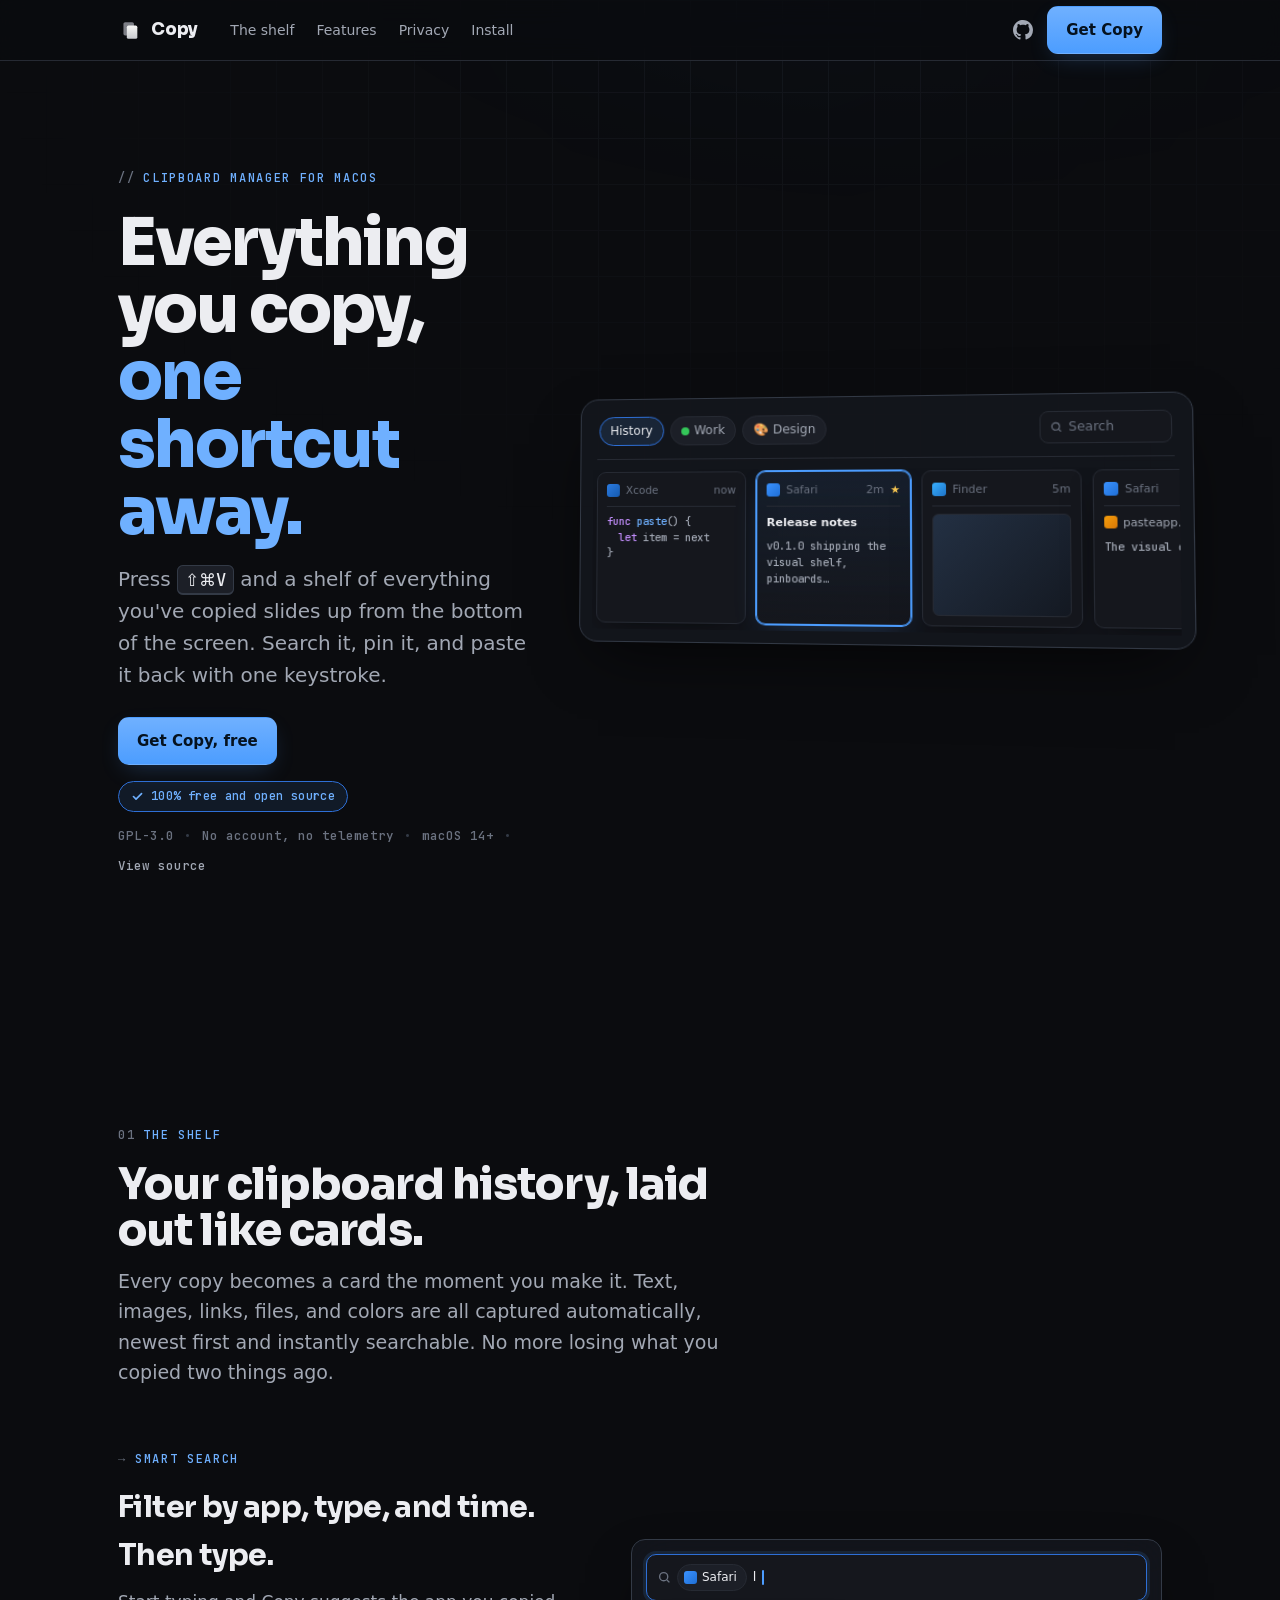
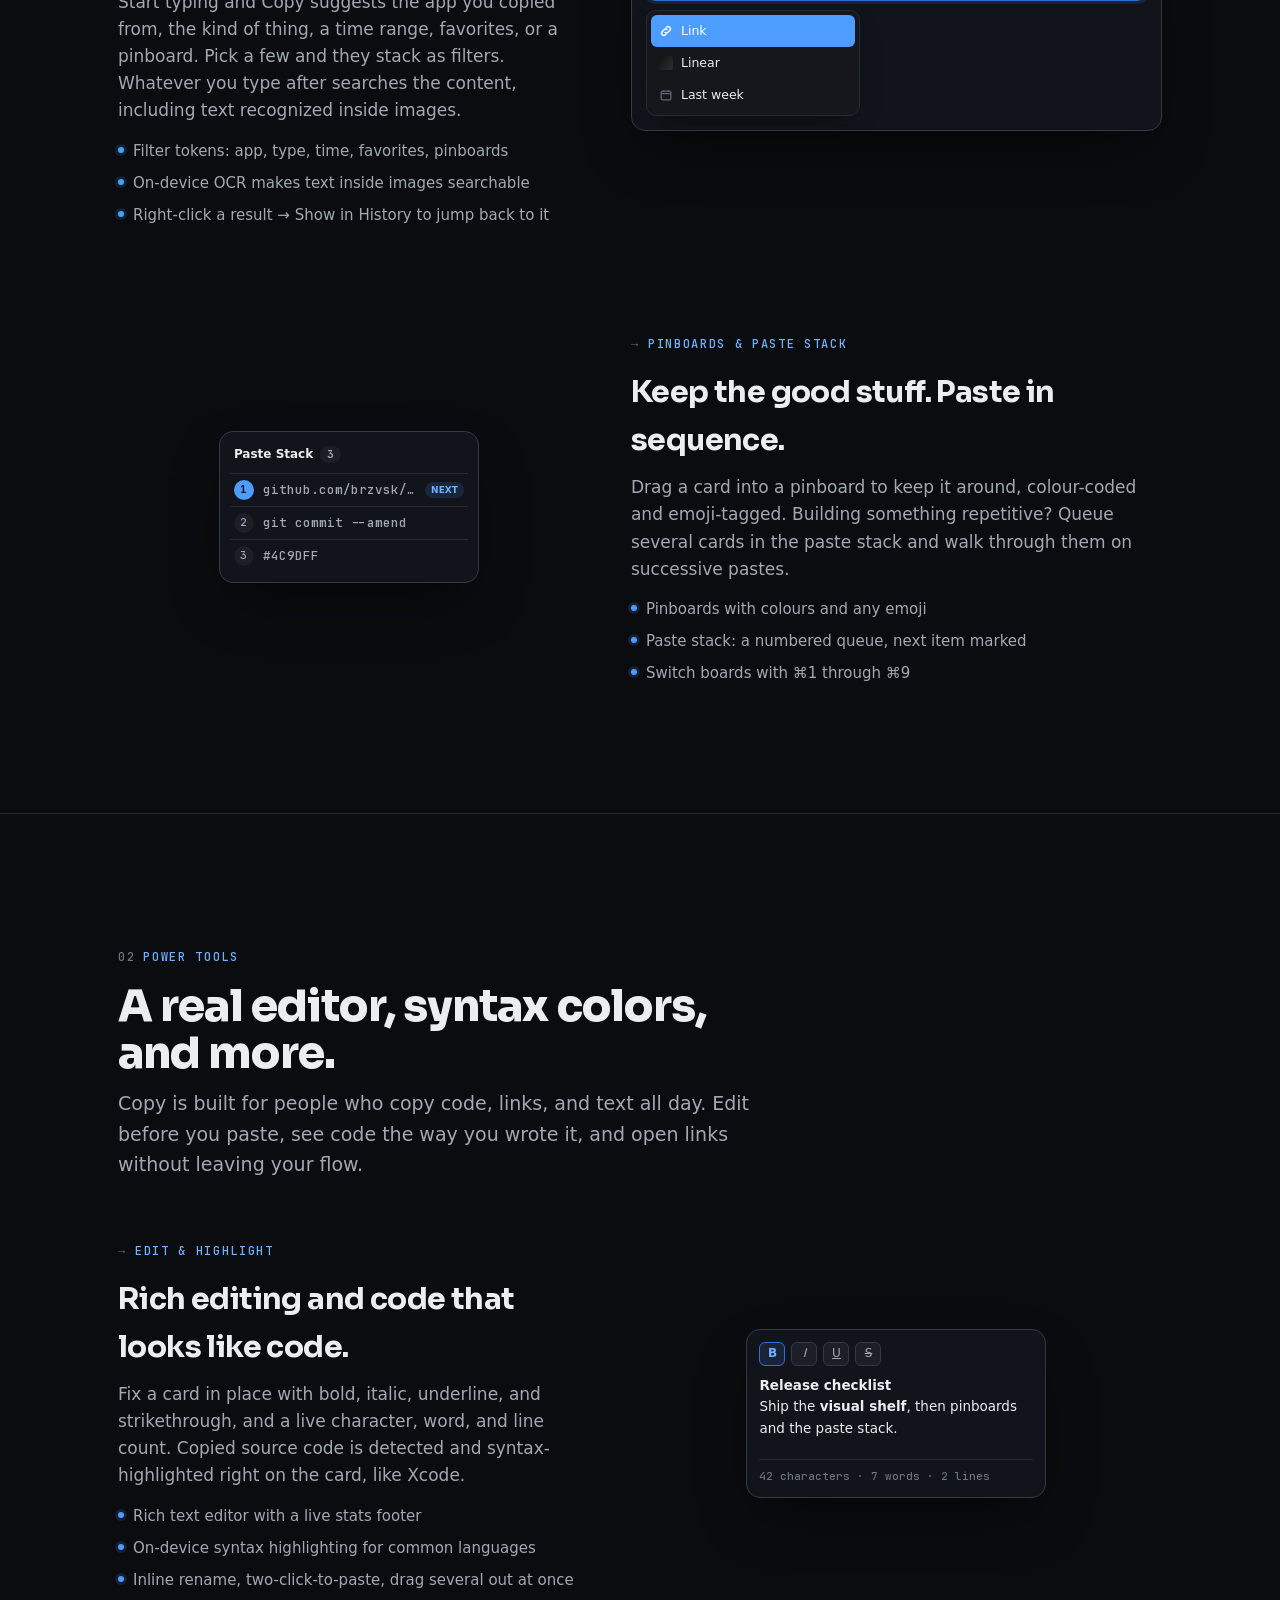
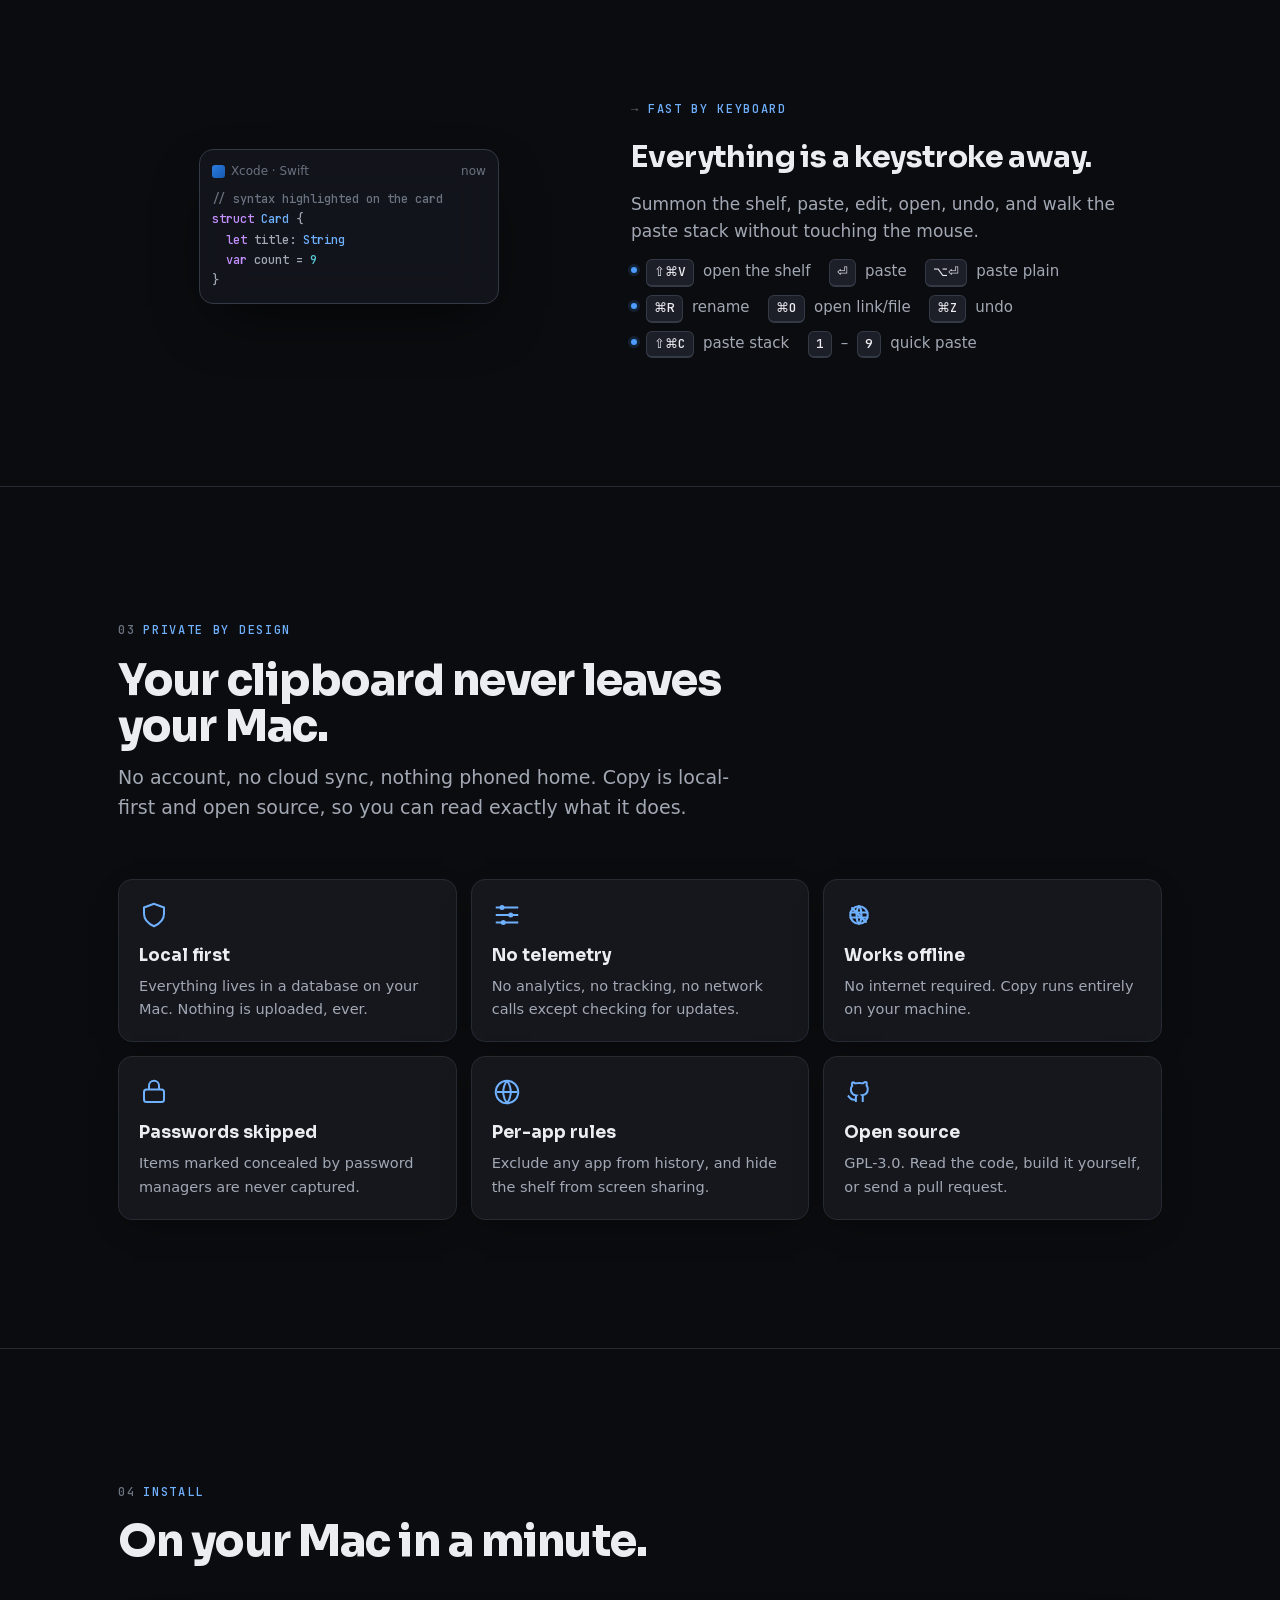
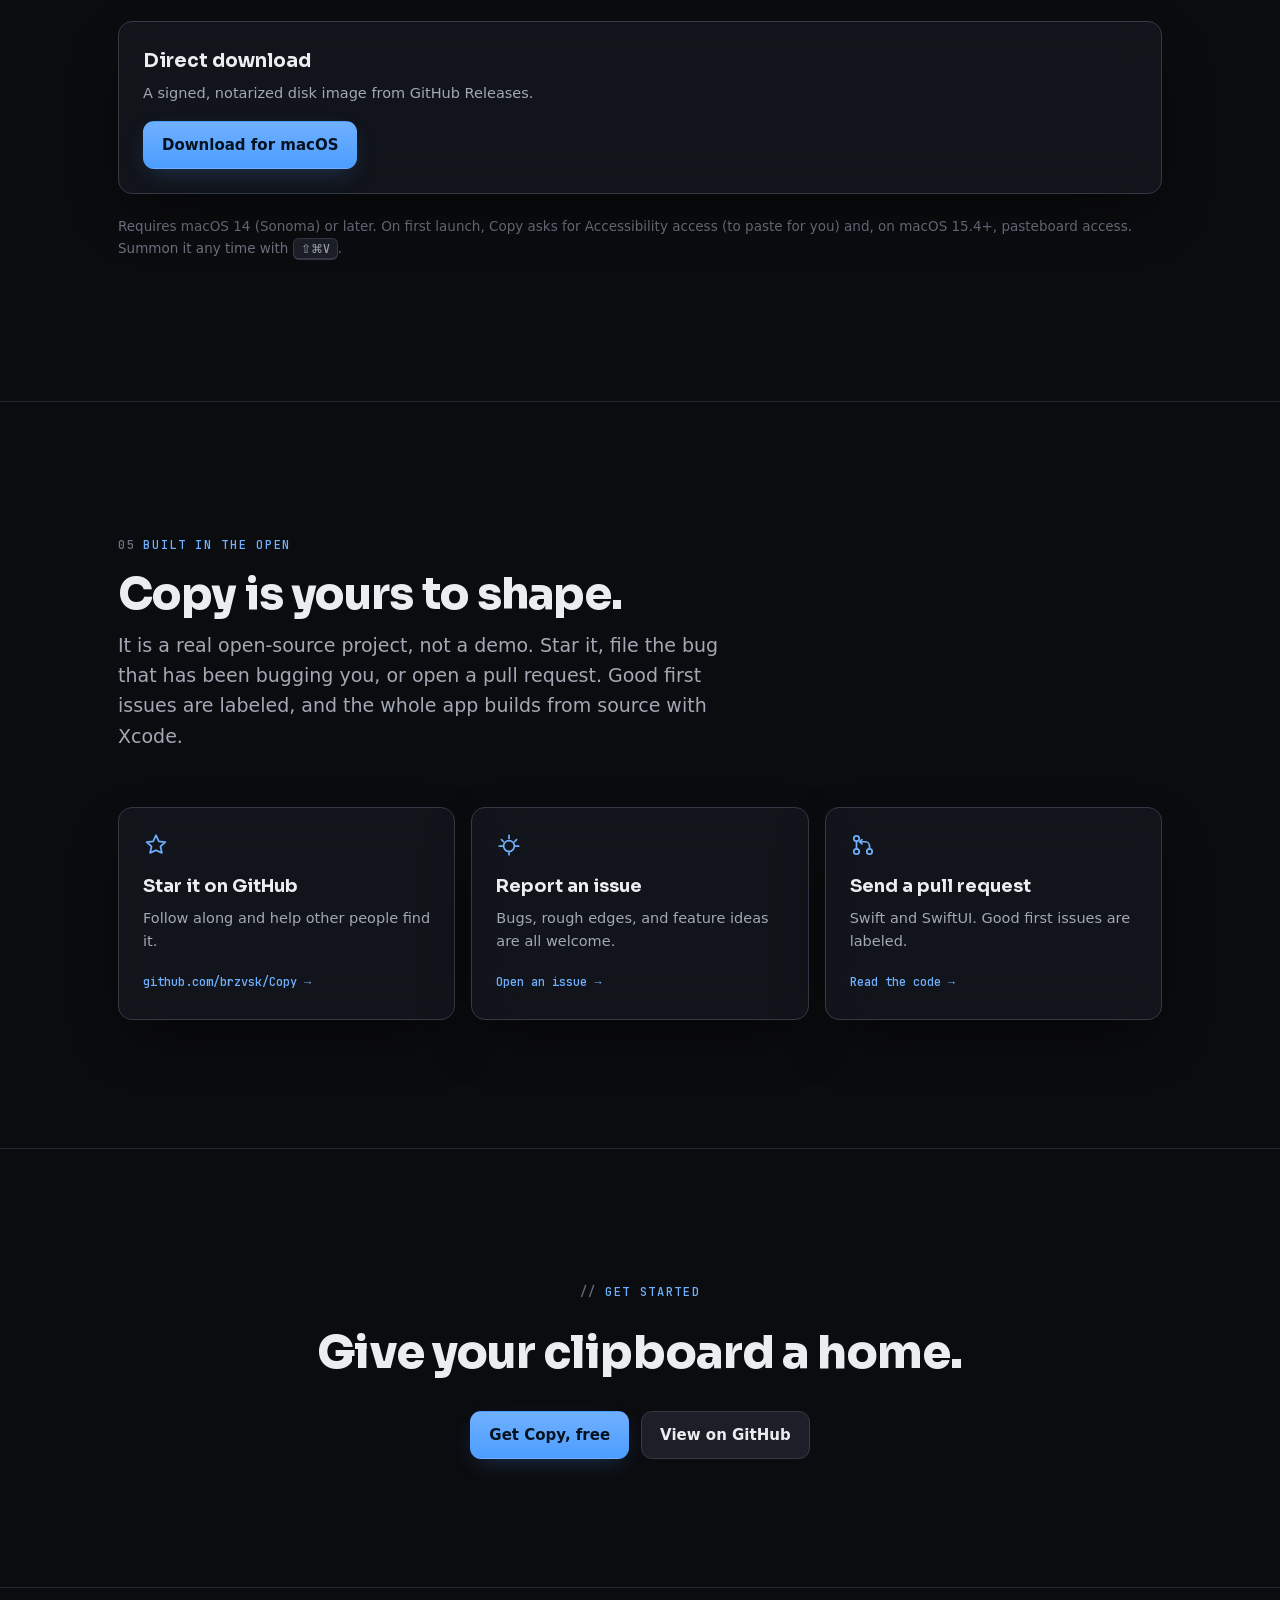
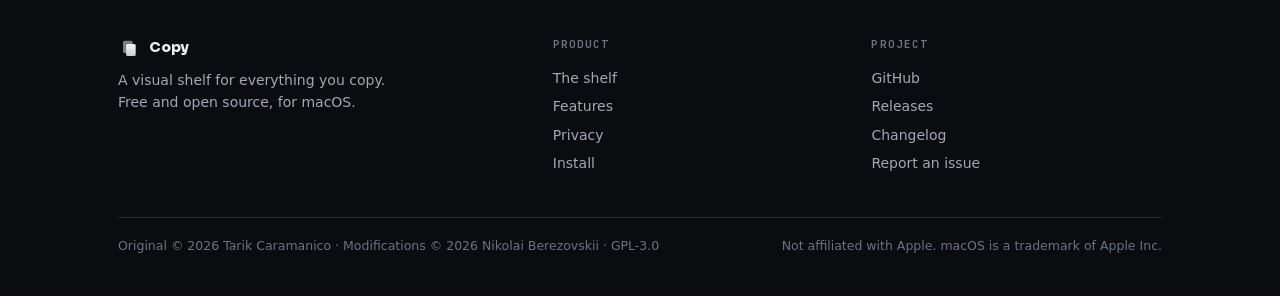
==== commit f1b54c55: "chore: establish independent Copy distribution" ====
--- a/docs/index.html
+++ b/docs/index.html
@@ -15,8 +15,8 @@
   <meta property="og:type" content="website">
   <meta property="og:title" content="Copy: a visual clipboard for macOS">
   <meta property="og:description" content="Everything you copy, one shortcut away. A free, open-source clipboard shelf for macOS.">
-  <meta property="og:url" content="https://tarikbc.github.io/Copy/">
-  <meta property="og:image" content="https://tarikbc.github.io/Copy/assets/img/og-image.jpg">
+  <meta property="og:url" content="https://brzvsk.github.io/Copy/">
+  <meta property="og:image" content="https://brzvsk.github.io/Copy/assets/img/og-image.jpg">
   <meta name="twitter:card" content="summary_large_image">
 </head>
 <body>
@@ -35,10 +35,10 @@
         <a href="#install">Install</a>
       </nav>
       <div class="header-cta">
-        <a class="gh" href="https://github.com/tarikbc/Copy" aria-label="Copy on GitHub" title="GitHub">
+        <a class="gh" href="https://github.com/brzvsk/Copy" aria-label="Copy on GitHub" title="GitHub">
           <svg width="20" height="20" viewBox="0 0 16 16" fill="currentColor" aria-hidden="true"><path d="M8 0C3.58 0 0 3.58 0 8c0 3.54 2.29 6.53 5.47 7.59.4.07.55-.17.55-.38 0-.19-.01-.82-.01-1.49-2.01.37-2.53-.49-2.69-.94-.09-.23-.48-.94-.82-1.13-.28-.15-.68-.52-.01-.53.63-.01 1.08.58 1.23.82.72 1.21 1.87.87 2.33.66.07-.52.28-.87.51-1.07-1.78-.2-3.64-.89-3.64-3.95 0-.87.31-1.59.82-2.15-.08-.2-.36-1.02.08-2.12 0 0 .67-.21 2.2.82.64-.18 1.32-.27 2-.27.68 0 1.36.09 2 .27 1.53-1.04 2.2-.82 2.2-.82.44 1.1.16 1.92.08 2.12.51.56.82 1.27.82 2.15 0 3.07-1.87 3.75-3.65 3.95.29.25.54.73.54 1.48 0 1.07-.01 1.93-.01 2.2 0 .21.15.46.55.38A8.01 8.01 0 0 0 16 8c0-4.42-3.58-8-8-8Z"/></svg>
         </a>
-        <a class="btn btn-primary" href="https://github.com/tarikbc/Copy/releases/download/v0.1.2/Copy-0.1.2.dmg" data-dmg-download>Get Copy</a>
+        <a class="btn btn-primary" href="https://github.com/brzvsk/Copy/releases/latest">Get Copy</a>
       </div>
     </div>
   </header>
@@ -52,8 +52,7 @@
         <h1>Everything you copy,<br><span class="accent">one shortcut away.</span></h1>
         <p class="lead">Press <span class="kbd">⇧⌘V</span> and a shelf of everything you've copied slides up from the bottom of the screen. Search it, pin it, and paste it back with one keystroke.</p>
         <div class="hero-actions">
-          <a class="btn btn-primary" href="https://github.com/tarikbc/Copy/releases/download/v0.1.2/Copy-0.1.2.dmg" data-dmg-download>Get Copy, free</a>
-          <div class="cmd"><span class="dollar">$</span> brew install --cask tarikbc/tap/copy <button data-copy="brew install --cask tarikbc/tap/copy">Copy</button></div>
+          <a class="btn btn-primary" href="https://github.com/brzvsk/Copy/releases/latest">Get Copy, free</a>
         </div>
         <div class="free-pill">
           <svg viewBox="0 0 16 16" fill="none" stroke="currentColor" stroke-width="2" stroke-linecap="round" stroke-linejoin="round" aria-hidden="true"><path d="m3 8 3.2 3.2L13 4.5"/></svg>
@@ -63,7 +62,7 @@
           <span>GPL-3.0</span><span class="dot">&bull;</span>
           <span>No account, no telemetry</span><span class="dot">&bull;</span>
           <span>macOS 14+</span><span class="dot">&bull;</span>
-          <a href="https://github.com/tarikbc/Copy">View source</a>
+          <a href="https://github.com/brzvsk/Copy">View source</a>
         </div>
       </div>
 
@@ -170,7 +169,7 @@
         <div class="feature-visual" style="display:flex;justify-content:center">
           <div class="glass-panel stack">
             <div class="stack-h">Paste Stack <span class="count">3</span></div>
-            <div class="stack-row next"><span class="n">1</span><span class="txt">github.com/tarikbc/Copy</span><span class="badge">Next</span></div>
+            <div class="stack-row next"><span class="n">1</span><span class="txt">github.com/brzvsk/Copy</span><span class="badge">Next</span></div>
             <div class="stack-row"><span class="n">2</span><span class="txt">git commit --amend</span></div>
             <div class="stack-row"><span class="n">3</span><span class="txt">#4C9DFF</span></div>
           </div>
@@ -280,14 +279,9 @@
       </div>
       <div class="install-grid">
         <div class="glass-panel install-card">
-          <h4>Homebrew</h4>
-          <p>The quickest way if you already use Homebrew.</p>
-          <div class="cmd"><span class="dollar">$</span> brew install --cask tarikbc/tap/copy <button data-copy="brew install --cask tarikbc/tap/copy">Copy</button></div>
-        </div>
-        <div class="glass-panel install-card">
           <h4>Direct download</h4>
           <p>A signed, notarized disk image from GitHub Releases.</p>
-          <a class="btn btn-primary" href="https://github.com/tarikbc/Copy/releases/download/v0.1.2/Copy-0.1.2.dmg" data-dmg-download>Download for macOS</a>
+          <a class="btn btn-primary" href="https://github.com/brzvsk/Copy/releases/latest">Download for macOS</a>
         </div>
       </div>
       <p class="install-note">Requires macOS 14 (Sonoma) or later. On first launch, Copy asks for Accessibility access (to paste for you) and, on macOS 15.4+, pasteboard access. Summon it any time with <span class="kbd">⇧⌘V</span>.</p>
@@ -303,19 +297,19 @@
         <p>It is a real open-source project, not a demo. Star it, file the bug that has been bugging you, or open a pull request. Good first issues are labeled, and the whole app builds from source with Xcode.</p>
       </div>
       <div class="contribute-grid">
-        <a class="glass-panel contribute-card" href="https://github.com/tarikbc/Copy">
+        <a class="glass-panel contribute-card" href="https://github.com/brzvsk/Copy">
           <svg class="ic" viewBox="0 0 24 24" fill="none" stroke="currentColor" stroke-width="1.6" stroke-linejoin="round"><path d="m12 3 2.6 5.6 6 .7-4.5 4 1.3 6L12 16.9 6.6 19.3l1.3-6-4.5-4 6-.7L12 3Z"/></svg>
           <h4>Star it on GitHub</h4>
           <p>Follow along and help other people find it.</p>
-          <span class="contribute-go">github.com/tarikbc/Copy &rarr;</span>
+          <span class="contribute-go">github.com/brzvsk/Copy &rarr;</span>
         </a>
-        <a class="glass-panel contribute-card" href="https://github.com/tarikbc/Copy/issues">
+        <a class="glass-panel contribute-card" href="https://github.com/brzvsk/Copy/issues">
           <svg class="ic" viewBox="0 0 24 24" fill="none" stroke="currentColor" stroke-width="1.6" stroke-linecap="round"><circle cx="12" cy="13" r="5"/><path d="M12 3v3M5 7 7 9M19 7l-2 2M3 13h3M18 13h3M12 18v3"/></svg>
           <h4>Report an issue</h4>
           <p>Bugs, rough edges, and feature ideas are all welcome.</p>
           <span class="contribute-go">Open an issue &rarr;</span>
         </a>
-        <a class="glass-panel contribute-card" href="https://github.com/tarikbc/Copy/pulls">
+        <a class="glass-panel contribute-card" href="https://github.com/brzvsk/Copy/pulls">
           <svg class="ic" viewBox="0 0 24 24" fill="none" stroke="currentColor" stroke-width="1.6" stroke-linecap="round"><circle cx="6" cy="6" r="2.5"/><circle cx="6" cy="18" r="2.5"/><circle cx="18" cy="18" r="2.5"/><path d="M6 8.5v7M18 15.5V13a4 4 0 0 0-4-4H9"/><path d="m11 7-2 2 2 2"/></svg>
           <h4>Send a pull request</h4>
           <p>Swift and SwiftUI. Good first issues are labeled.</p>
@@ -331,8 +325,8 @@
       <span class="eyebrow" style="justify-content:center"><span class="num">//</span> Get started</span>
       <h2>Give your clipboard a home.</h2>
       <div class="cta-actions">
-        <a class="btn btn-primary" href="https://github.com/tarikbc/Copy/releases/download/v0.1.2/Copy-0.1.2.dmg" data-dmg-download>Get Copy, free</a>
-        <a class="btn btn-ghost" href="https://github.com/tarikbc/Copy">View on GitHub</a>
+        <a class="btn btn-primary" href="https://github.com/brzvsk/Copy/releases/latest">Get Copy, free</a>
+        <a class="btn btn-ghost" href="https://github.com/brzvsk/Copy">View on GitHub</a>
       </div>
     </div>
   </section>
@@ -354,13 +348,13 @@
       </div>
       <div class="fcol">
         <h5>Project</h5>
-        <a href="https://github.com/tarikbc/Copy">GitHub</a>
-        <a href="https://github.com/tarikbc/Copy/releases">Releases</a>
-        <a href="https://github.com/tarikbc/Copy/blob/main/CHANGELOG.md">Changelog</a>
-        <a href="https://github.com/tarikbc/Copy/issues">Report an issue</a>
+        <a href="https://github.com/brzvsk/Copy">GitHub</a>
+        <a href="https://github.com/brzvsk/Copy/releases">Releases</a>
+        <a href="https://github.com/brzvsk/Copy/blob/main/CHANGELOG.md">Changelog</a>
+        <a href="https://github.com/brzvsk/Copy/issues">Report an issue</a>
       </div>
       <div class="legal">
-        <span>&copy; 2026 Tarik Caramanico &middot; GPL-3.0</span>
+        <span>Original &copy; 2026 Tarik Caramanico &middot; Modifications &copy; 2026 Nikolai Berezovskii &middot; GPL-3.0</span>
         <span>Not affiliated with Apple. macOS is a trademark of Apple Inc.</span>
       </div>
     </div>
--- a/docs/assets/css/style.css
+++ b/docs/assets/css/style.css
@@ -125,26 +125,12 @@
 .btn-ghost:hover { border-color: var(--accent-dim); transform: translateY(-1px); }
 @media (prefers-reduced-motion: reduce) { .btn:hover { transform: none; } }
 
-/* keyboard chip + brew command chip */
+/* keyboard chip */
 kbd, .kbd {
   font-family: var(--mono); font-weight: 500; font-size: 0.86em;
   background: var(--surface-2); border: 1px solid var(--line-2);
   border-bottom-width: 2px; border-radius: 6px; padding: 2px 7px; color: var(--text);
 }
-.cmd {
-  display: inline-flex; align-items: center; gap: 12px;
-  font-family: var(--mono); font-size: 13.5px; color: var(--dim);
-  background: var(--surface); border: 1px solid var(--line); border-radius: 10px;
-  padding: 10px 12px;
-}
-.cmd .dollar { color: var(--mute); }
-.cmd button {
-  margin-left: auto; font-family: var(--mono); font-size: 11px; letter-spacing: 0.04em;
-  color: var(--accent-2); background: transparent; border: 1px solid var(--line-2);
-  border-radius: 6px; padding: 3px 8px; cursor: pointer; text-transform: uppercase;
-}
-.cmd button:hover { border-color: var(--accent-dim); color: var(--text); }
-
 /* ---- Header ------------------------------------------------------------- */
 .site-header {
   position: sticky; top: 0; z-index: 50;
@@ -181,8 +167,10 @@
 .hero-meta .dot { color: var(--line-2); }
 
 @media (max-width: 900px) {
-  .hero .wrap { grid-template-columns: 1fr; }
-  .hero-visual { order: 2; }
+  /* minmax(0, 1fr) — not plain 1fr — so the column can shrink below the shelf mock's
+     min-content width instead of forcing the whole hero wider than the viewport. */
+  .hero .wrap { grid-template-columns: minmax(0, 1fr); }
+  .hero-visual { order: 2; max-width: 100%; overflow: hidden; }
 }
 
 /* ---- Glass shelf mock (hero + reused) ----------------------------------- */
@@ -271,7 +259,7 @@
 .pill .ic { width: 13px; height: 13px; border-radius: 3px; flex: none; color: var(--mute); }
 .pill .ic.safari { background: linear-gradient(135deg,#3a92ff,#1f6fd6); }
 .suggest {
-  margin-top: 9px; width: 214px; background: var(--surface);
+  margin-top: 9px; width: 214px; max-width: 100%; background: var(--surface);
   border: 1px solid var(--line); border-radius: 10px; padding: 4px; box-shadow: var(--shadow-card);
 }
 .suggest .row {
@@ -314,8 +302,9 @@
 .feature-copy li { font-size: 15px; color: var(--dim); display: flex; gap: 9px; align-items: flex-start; }
 .feature-copy li::before { content: ""; width: 6px; height: 6px; margin-top: 8px; border-radius: 50%; background: var(--accent); flex: none; box-shadow: 0 0 0 3px rgba(76,157,255,0.15); }
 @media (max-width: 820px) {
-  .feature, .feature.flip { grid-template-columns: 1fr; }
+  .feature, .feature.flip { grid-template-columns: minmax(0, 1fr); }
   .feature .feature-copy, .feature.flip .feature-copy { order: 0; }
+  .feature-visual { max-width: 100%; overflow: hidden; }
 }
 
 /* small panels reused in feature visuals */
@@ -349,7 +338,7 @@
 .priv-card p { color: var(--dim); font-size: 14.5px; margin: 0; }
 
 /* ---- Install ------------------------------------------------------------ */
-.install-grid { display: grid; grid-template-columns: 1fr 1fr; gap: 16px; }
+.install-grid { display: grid; grid-template-columns: 1fr; gap: 16px; }
 @media (max-width: 820px) { .install-grid { grid-template-columns: 1fr; } }
 .install-card { padding: 24px; }
 .install-card h4 { font-family: var(--display); font-weight: 700; font-size: 19px; margin: 0 0 6px; }
